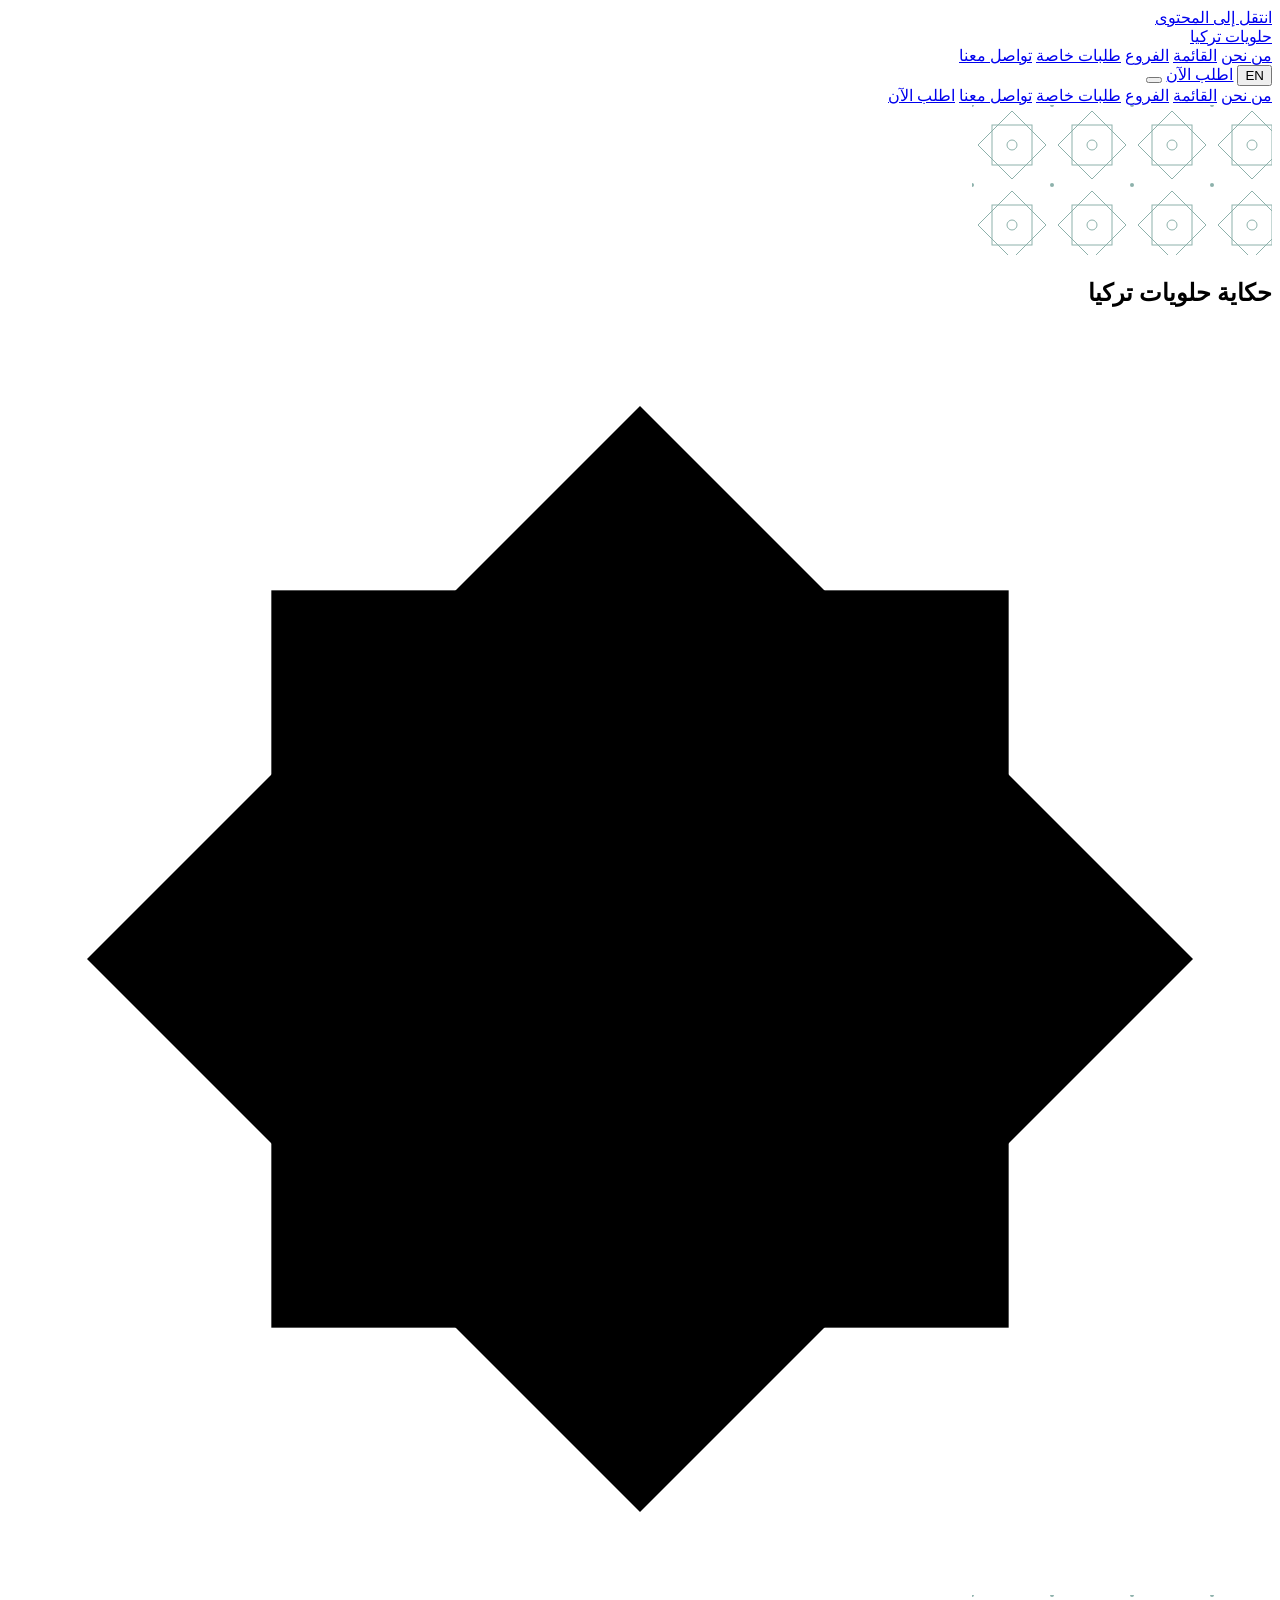
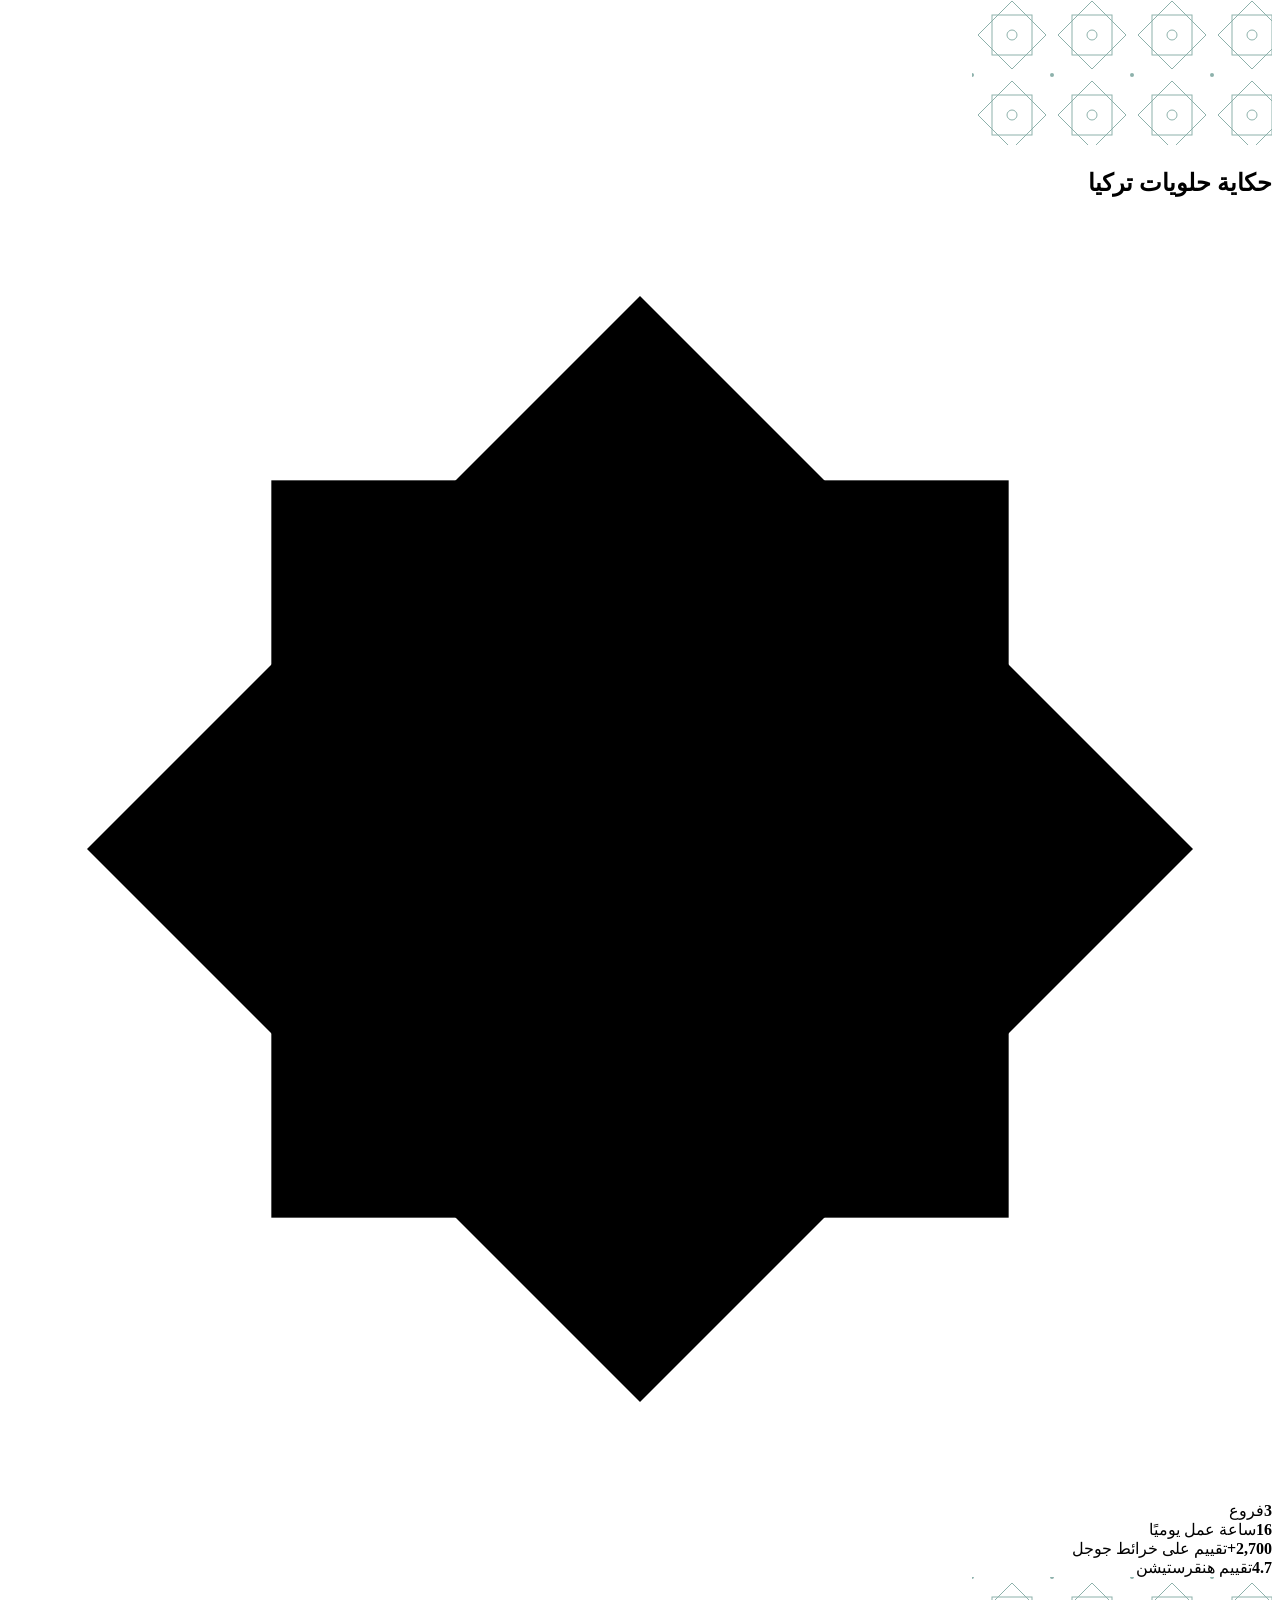
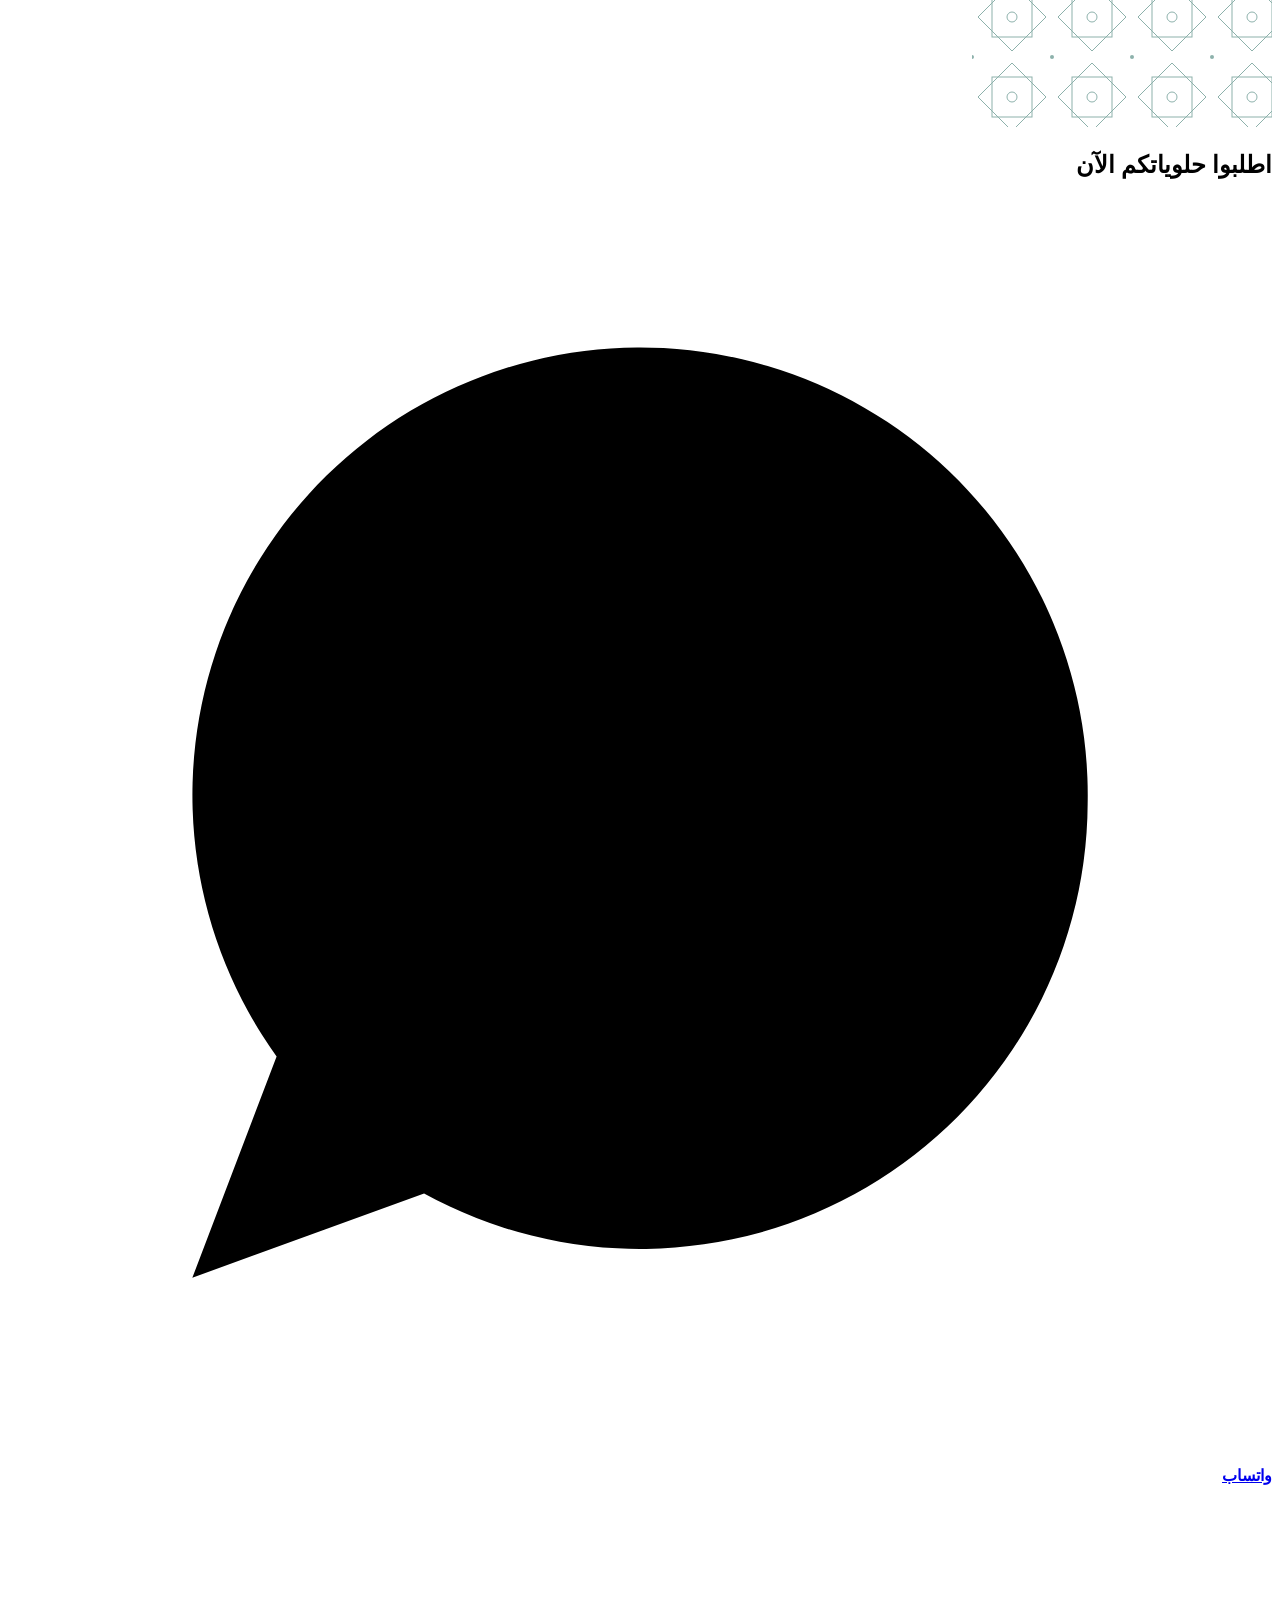
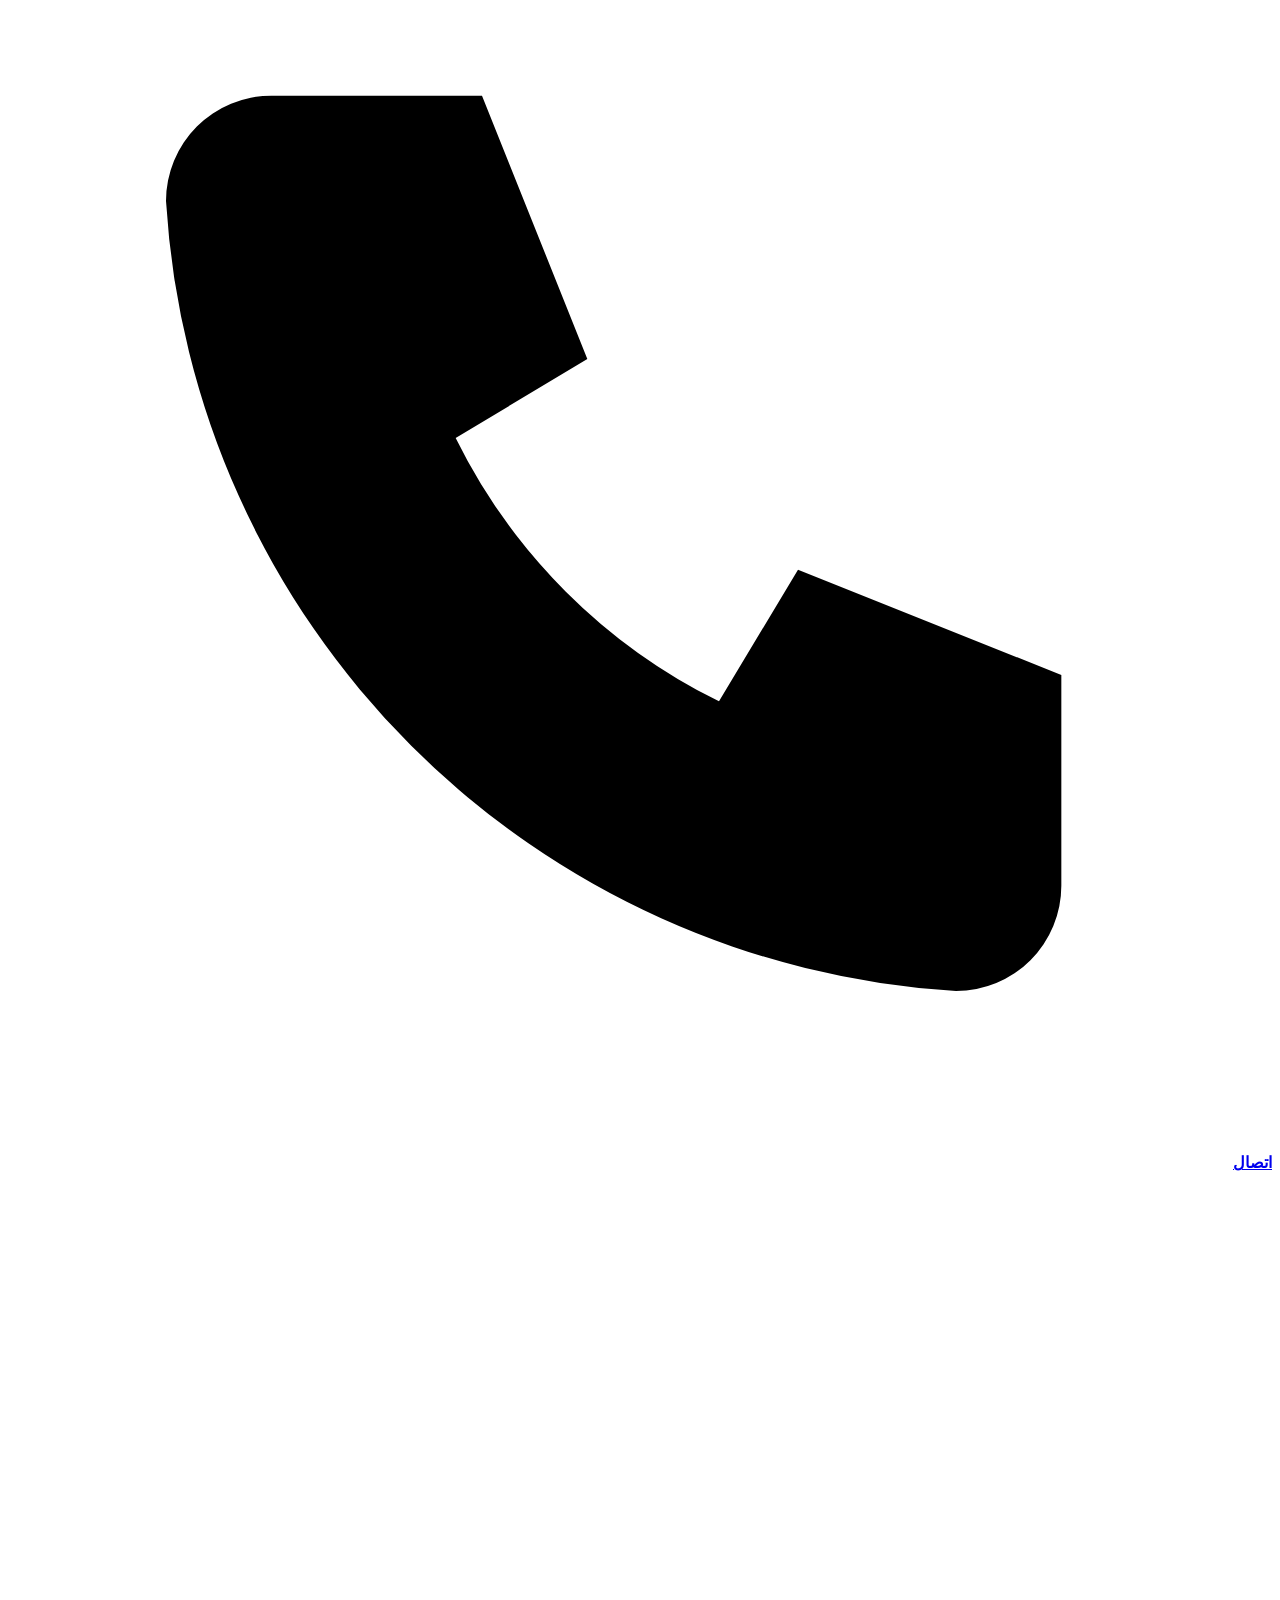
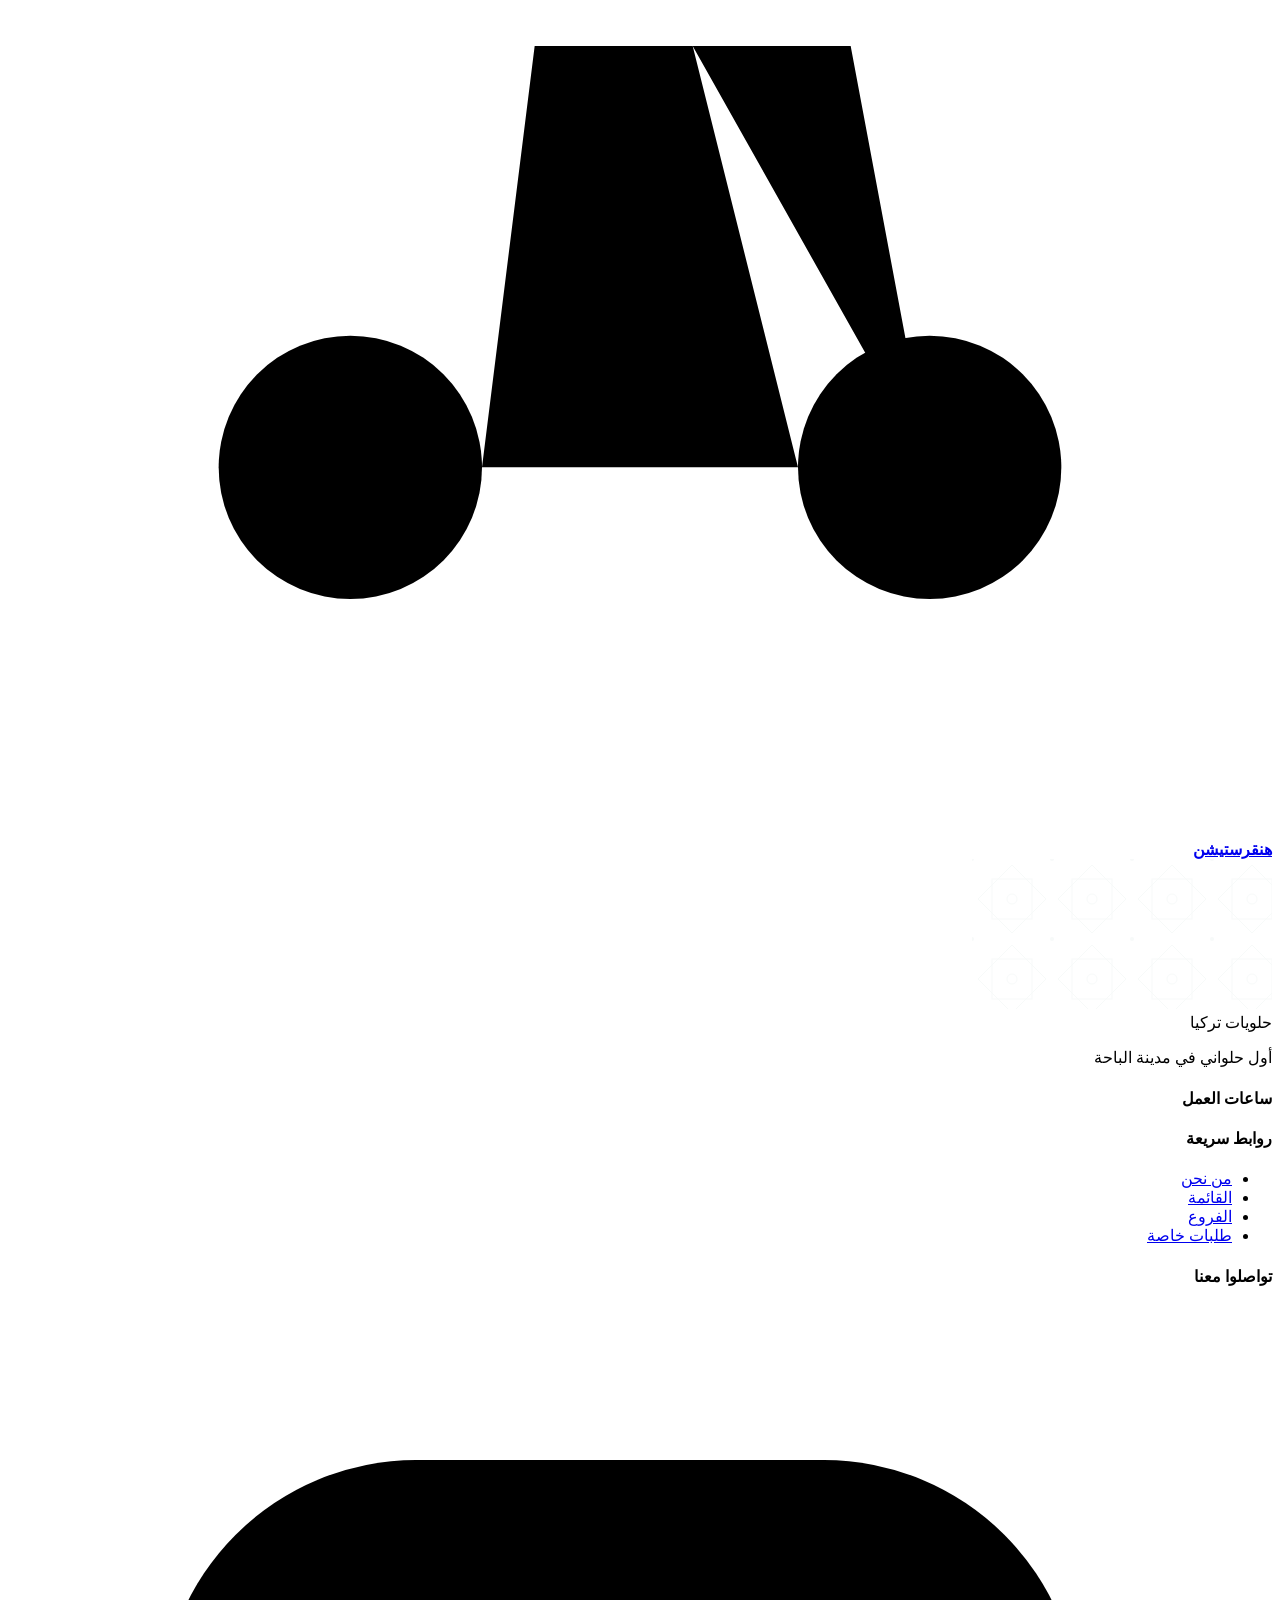
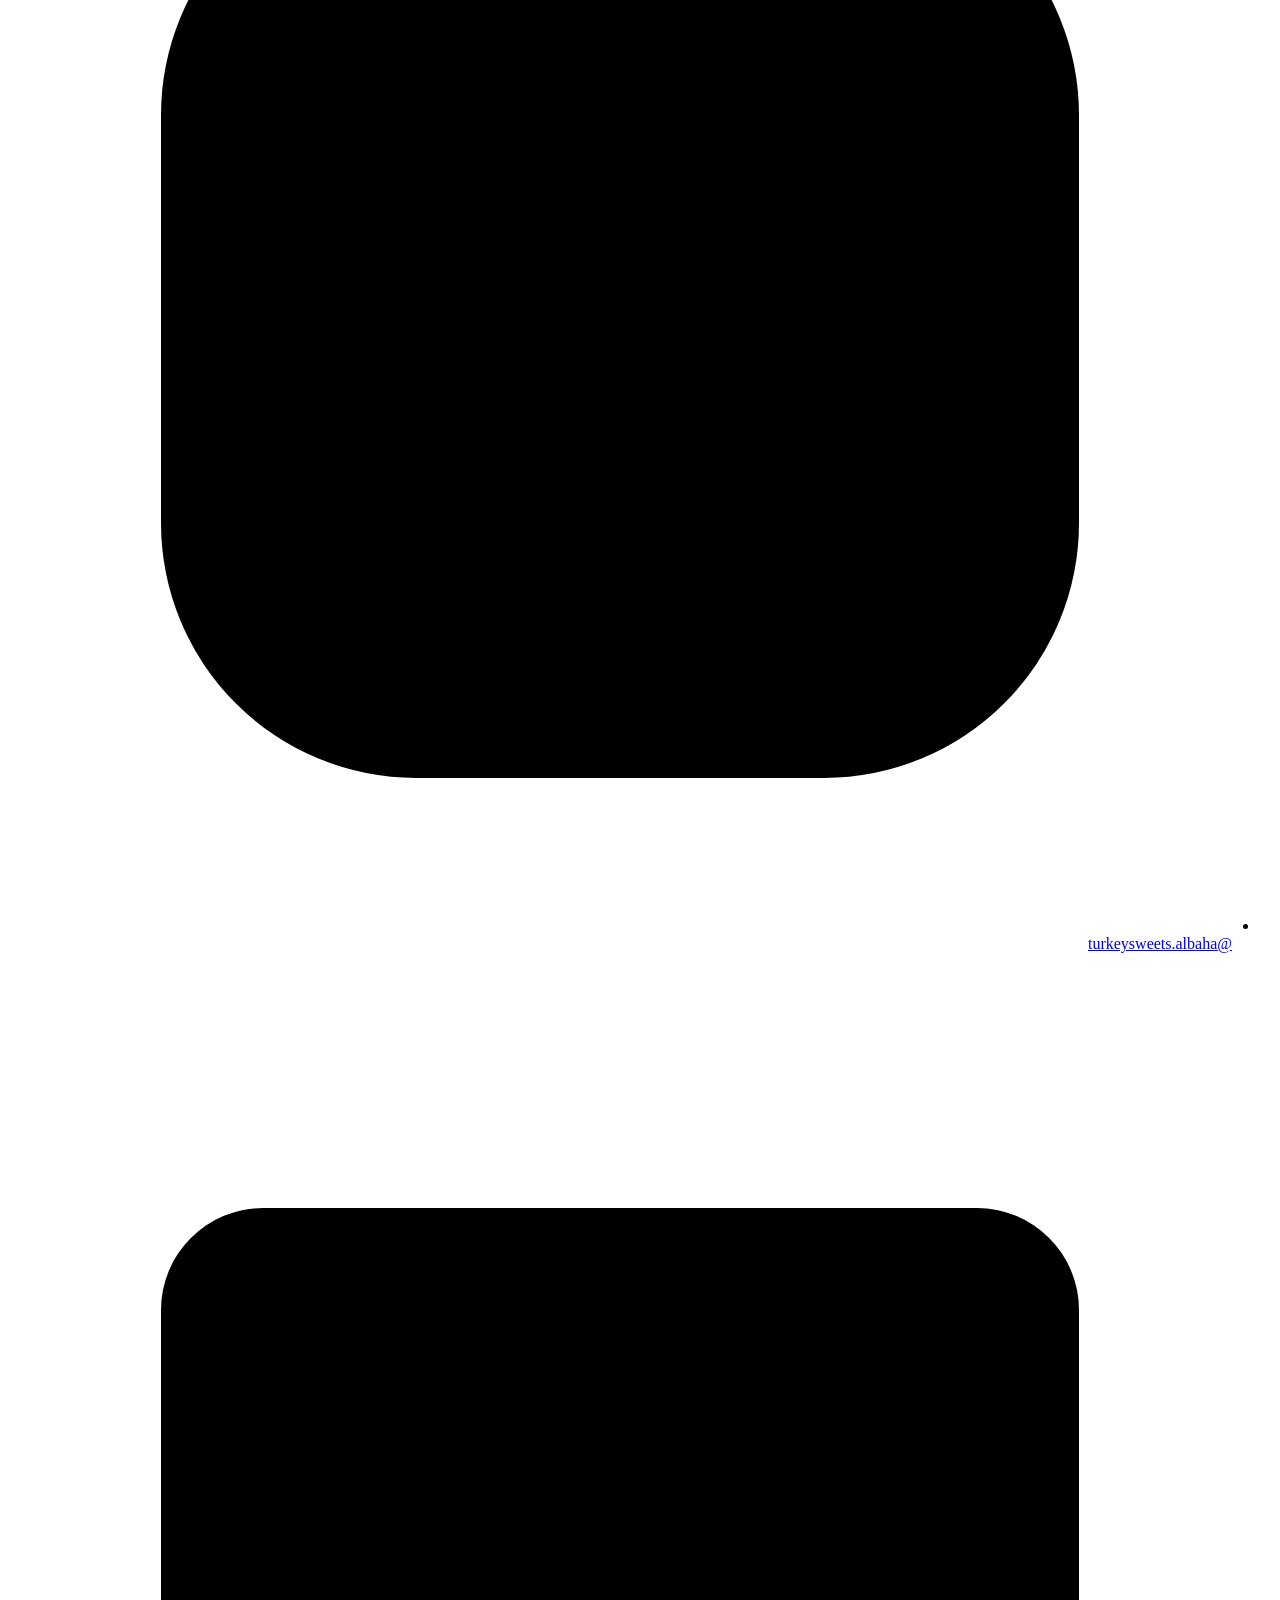
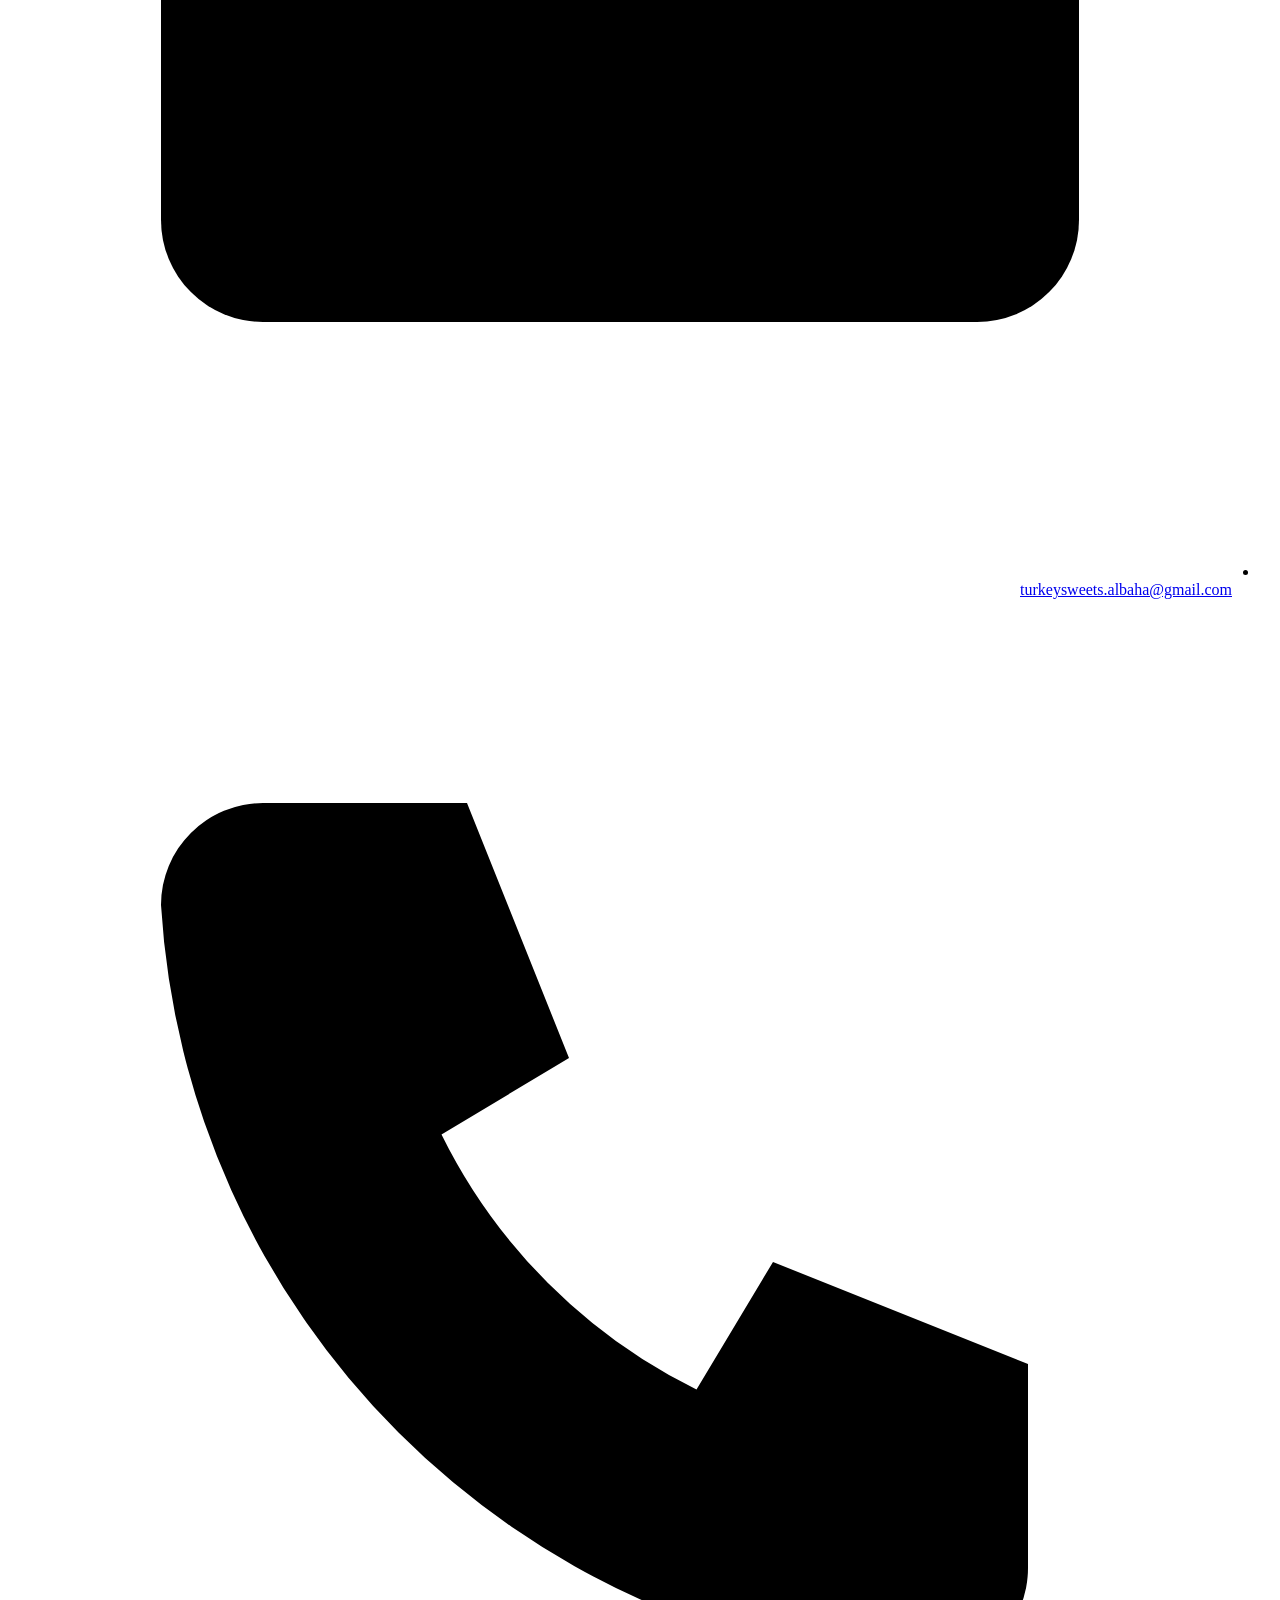
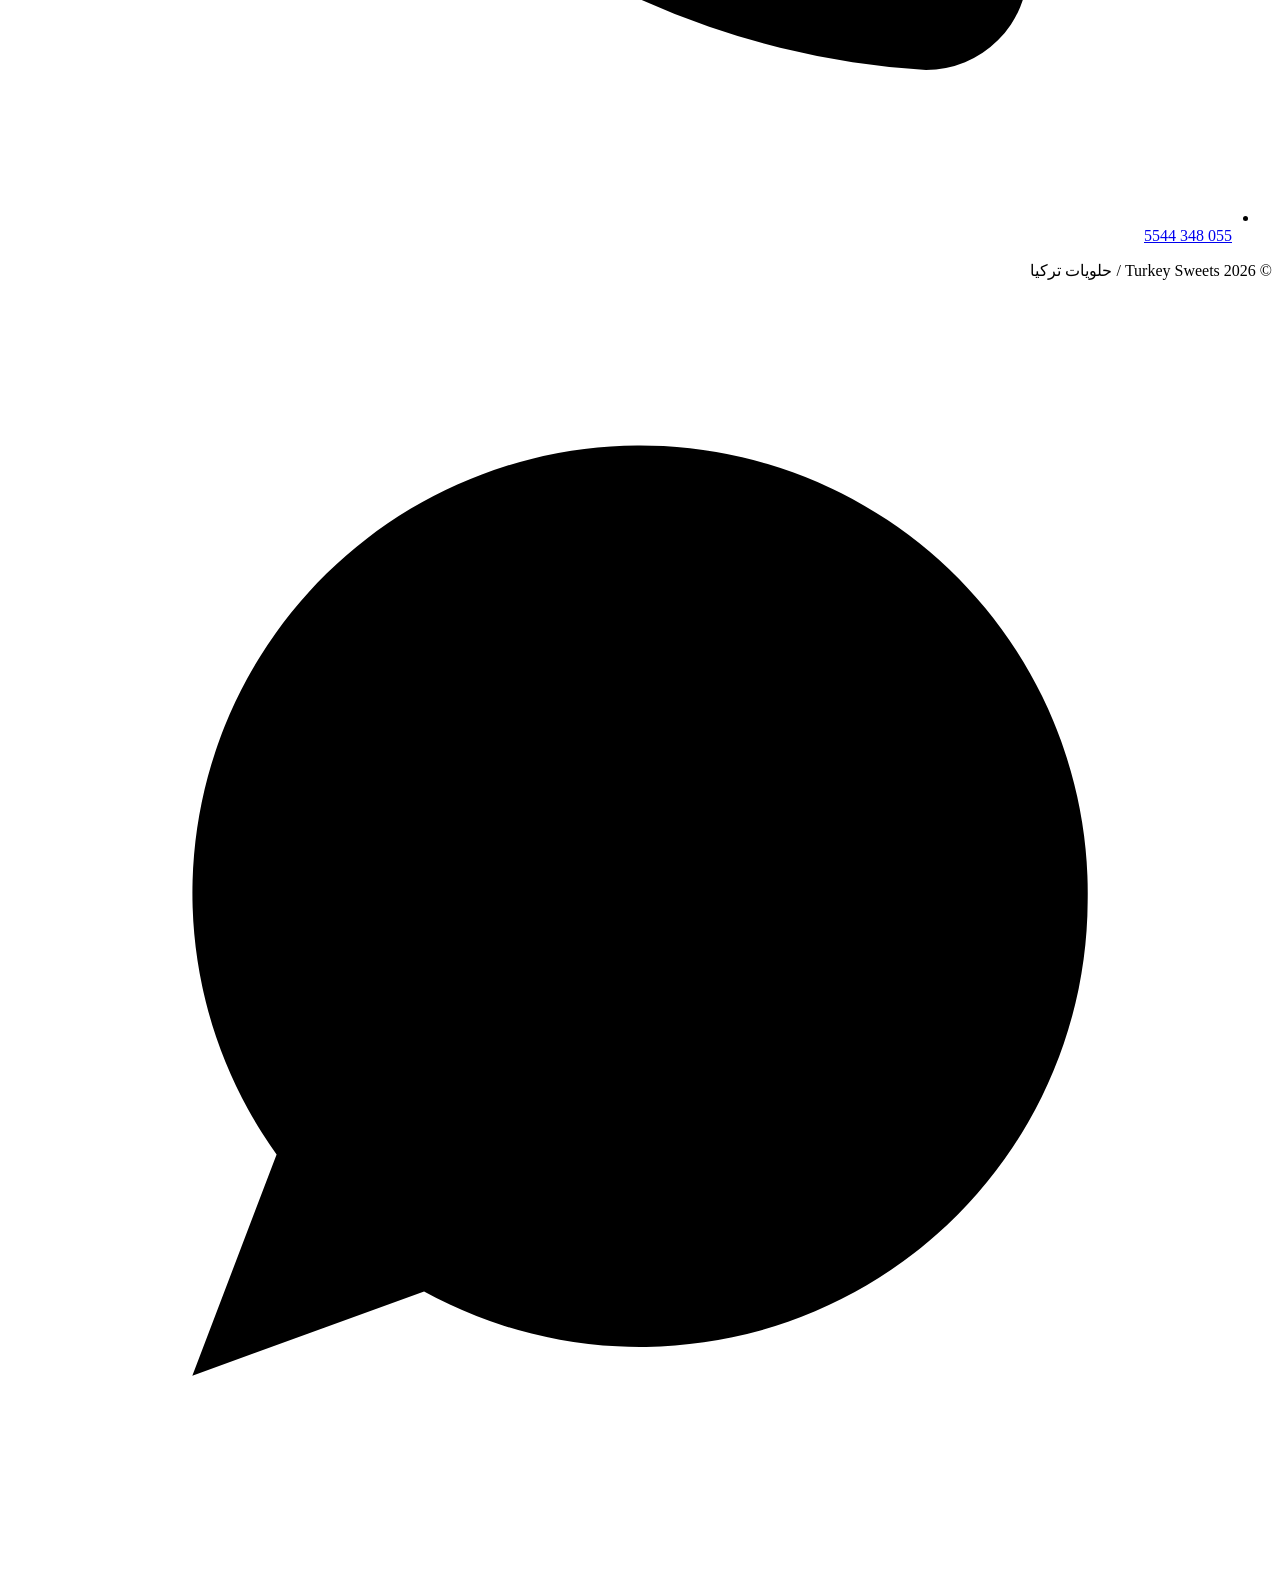
==== about.html @ ca267367 "Add files via upload" ====
<!DOCTYPE html>
<html lang="ar" dir="rtl">
<head>
<meta charset="utf-8">
<meta name="viewport" content="width=device-width, initial-scale=1, viewport-fit=cover">
<title>من نحن | حلويات تركيا</title>
<meta name="description" content="تعرّفوا على حكاية حلويات تركيا، أول حلواني في مدينة الباحة.">
<meta name="theme-color" content="#1E3230">
<link rel="icon" type="image/png" href="assets/favicon.png">

<!-- hreflang + canonical: hrefs are upgraded to absolute URLs by JS at runtime -->
<link rel="canonical" href="./about.html">
<link rel="alternate" hreflang="ar" href="./about.html?lang=ar">
<link rel="alternate" hreflang="en" href="./about.html?lang=en">
<link rel="alternate" hreflang="x-default" href="./about.html">

<!-- Open Graph (add an og:image once you have a real photo) -->
<meta property="og:type" content="website">
<meta property="og:site_name" content="حلويات تركيا / Turkey Sweets">
<meta property="og:title" content="من نحن | حلويات تركيا">
<meta property="og:description" content="تعرّفوا على حكاية حلويات تركيا، أول حلواني في مدينة الباحة.">
<meta property="og:locale" content="ar_SA">
<meta property="og:locale:alternate" content="en_US">
<meta property="og:url" content="./about.html">

<!-- Google Fonts: the only external resource -->
<link rel="preconnect" href="https://fonts.googleapis.com">
<link rel="preconnect" href="https://fonts.gstatic.com" crossorigin>
<link href="https://fonts.googleapis.com/css2?family=Amiri:wght@400;700&family=Cormorant+Garamond:wght@500;600;700&family=Inter:wght@400;500;600&family=Tajawal:wght@400;500;700&display=swap" rel="stylesheet">

<!-- Early language detection (prevents a flash of the wrong direction) -->
<script>
(function () {
  var l = 'ar', q = null, s = null;
  try { q = new URLSearchParams(location.search).get('lang'); } catch (e) {}
  try { s = localStorage.getItem('ts_lang'); } catch (e) {}
  if (q === 'en' || q === 'ar') l = q; else if (s === 'en' || s === 'ar') l = s;
  var d = document.documentElement;
  d.lang = l; d.dir = (l === 'ar') ? 'rtl' : 'ltr';
  d.classList.add('js');
  try { if (sessionStorage.getItem('ts_pre')) d.classList.add('nopre'); } catch (e) {}
  window.__TS_LANG = l;
})();
</script>

<link rel="stylesheet" href="assets/style.css">
</head>

<body id="top" data-page="about">

<!-- Shared SVG definitions: gold gradient, 8-point star symbol, Ottoman-style tile pattern -->
<svg width="0" height="0" style="position:absolute" aria-hidden="true" focusable="false">
  <defs>
    <linearGradient id="gold-grad" x1="0" y1="0" x2="1" y2="1">
      <stop offset="0" stop-color="#BFD6D2"/><stop offset="1" stop-color="#8DB1AB"/>
    </linearGradient>
    <symbol id="star8" viewBox="0 0 24 24">
      <rect x="5" y="5" width="14" height="14" stroke-linejoin="round"/>
      <path d="M12 1.5 22.5 12 12 22.5 1.5 12z" stroke-linejoin="round"/>
      <circle cx="12" cy="12" r="2.2"/>
    </symbol>
    <pattern id="pat-star" width="80" height="80" patternUnits="userSpaceOnUse">
      <g fill="none" stroke="#8DB1AB" stroke-width="1">
        <rect x="20" y="20" width="40" height="40"/>
        <path d="M40 6 74 40 40 74 6 40z"/>
        <circle cx="40" cy="40" r="5"/>
      </g>
      <g fill="#8DB1AB"><circle cx="0" cy="0" r="2"/><circle cx="80" cy="0" r="2"/><circle cx="0" cy="80" r="2"/><circle cx="80" cy="80" r="2"/></g>
    </pattern>
  </defs>
</svg>

<div class="progress" id="progress" aria-hidden="true"></div>
<a class="skip" href="#main" data-i18n="skip">انتقل إلى المحتوى</a>

<!-- 2. NAVBAR -->
<header class="nav" id="nav">
  <div class="container nav-in">
    <a class="logo" href="index.html" data-i18n-aria="logoAria" aria-label="حلويات تركيا - الصفحة الرئيسية">
      <span class="logo-img" role="img" aria-label="Turkey Sweets logo"></span>
      <span class="logo-text" data-i18n="brand">حلويات تركيا</span>
    </a>
    <nav class="nav-links" data-i18n-aria="navAria" aria-label="التنقل الرئيسي">
      <a href="about.html" aria-current="page" data-i18n="navAbout">من نحن</a>
      <a href="menu.html" data-i18n="navMenu">القائمة</a>
      <a href="branches.html" data-i18n="navBranches">الفروع</a>
      <a href="custom-orders.html" data-i18n="navCustom">طلبات خاصة</a>
      <a href="#contact" data-i18n="navContact">تواصل معنا</a>
    </nav>
    <div class="nav-actions">
      <button class="lang" id="langBtn" type="button">EN</button>
      <a class="btn btn-gold btn-sm btn-pulse nav-order" href="#order" data-i18n="navOrder">اطلب الآن</a>
      <button class="burger" id="burger" type="button" aria-expanded="false" aria-controls="mnav" aria-label="فتح القائمة"><span></span><span></span><span></span></button>
    </div>
  </div>
</header>

<!-- Mobile full-screen menu -->
<div class="mnav" id="mnav" aria-hidden="true">
  <nav data-i18n-aria="navAria" aria-label="التنقل الرئيسي">
    <a href="about.html" aria-current="page" style="--i:0" data-i18n="navAbout">من نحن</a>
    <a href="menu.html" style="--i:1" data-i18n="navMenu">القائمة</a>
    <a href="branches.html" style="--i:2" data-i18n="navBranches">الفروع</a>
    <a href="custom-orders.html" style="--i:3" data-i18n="navCustom">طلبات خاصة</a>
    <a href="#contact" style="--i:4" data-i18n="navContact">تواصل معنا</a>
    <a class="btn btn-gold" href="#order" style="--i:5" data-i18n="navOrder">اطلب الآن</a>
  </nav>
</div>

<main id="main">

<section class="page-hero">
  <svg class="orn-bg" aria-hidden="true" focusable="false"><rect width="100%" height="100%" fill="url(#pat-star)"/></svg>
  <div class="container">
    <h1 class="hl" style="--i:1" data-i18n="storyTitle">حكاية حلويات تركيا</h1>
    <div class="divider hl" style="--i:2" aria-hidden="true"><i></i><svg viewBox="0 0 24 24"><use href="#star8"/></svg><i></i></div>
    
  </div>
</section>
<!-- 5. OUR STORY -->
<section class="section" id="about" aria-labelledby="story-title">
  <svg class="orn-bg" aria-hidden="true" focusable="false"><rect width="100%" height="100%" fill="url(#pat-star)"/></svg>
  <div class="container">
    <div class="story-grid">
      <div class="story-media reveal">
        <!-- IMAGE: interior of the main branch, display counters full of sweets, warm lighting, 1200x960 -->
        <div class="img-slot" data-slot="story" style="--ar:5/4"></div>
      </div>
      <div class="story-copy reveal" style="--d:120ms">
        <h2 id="story-title" data-i18n="storyTitle">حكاية حلويات تركيا</h2>
        <div class="divider" aria-hidden="true"><i></i><svg viewBox="0 0 24 24"><use href="#star8"/></svg><i></i></div>
        <p data-i18n="storyP1"></p>
        <p data-i18n="storyP2"></p>
      </div>
    </div>
    <div class="stats reveal">
      <div class="stat"><b><span class="count" data-target="3">3</span></b><span data-i18n="stBranches">فروع</span></div>
      <div class="stat"><b><span class="count" data-target="16">16</span></b><span data-i18n="stHours">ساعة عمل يوميًا</span></div>
      <div class="stat"><b><span class="count" data-target="2700" data-suffix="+">2,700+</span></b><span data-i18n="stGoogle">تقييم على خرائط جوجل</span></div>
      <div class="stat"><b><span class="count" data-target="4.7" data-decimals="1">4.7</span></b><span data-i18n="stHS">تقييم هنقرستيشن</span></div>
    </div>
  </div>
</section>

<!-- 9. ORDERING CTA BAND -->
<section class="order" id="order" aria-labelledby="order-title">
  <svg class="orn-bg" aria-hidden="true" focusable="false"><rect width="100%" height="100%" fill="url(#pat-star)"/></svg>
  <div class="container">
    <div class="section-head reveal">
      <h2 id="order-title" data-i18n="orderTitle">اطلبوا حلوياتكم الآن</h2>
      <p data-i18n="orderSub"></p>
    </div>
    <div class="order-grid" data-stagger>
      <a class="order-opt" data-wa="general" href="#" target="_blank" rel="noopener noreferrer">
        <span class="ic"><svg viewBox="0 0 24 24" aria-hidden="true"><path d="M20.5 11.5a8.5 8.5 0 0 1-12.6 7.4L3.5 20.5l1.6-4.2A8.5 8.5 0 1 1 20.5 11.5z"/><path d="M9 8.5c0 3.5 3 6.5 6.5 6.5l1.2-1.6-2.2-1.1-1 .8a5 5 0 0 1-2.4-2.4l.8-1-1.1-2.2z"/></svg></span>
        <span><b data-i18n="optWA">واتساب</b><small data-i18n="optWAsub"></small></span>
      </a>
      <a class="order-opt" id="callOpt" href="#">
        <span class="ic"><svg viewBox="0 0 24 24" aria-hidden="true"><path d="M5 4h4l2 5-2.5 1.5a11 11 0 0 0 5 5L15 13l5 2v4a2 2 0 0 1-2 2A16 16 0 0 1 3 6a2 2 0 0 1 2-2z"/></svg></span>
        <span><b data-i18n="optCall">اتصال</b><small><span class="ltr" id="callNum"></span></small></span>
      </a>
      <a class="order-opt" id="hsOpt" href="#" target="_blank" rel="noopener noreferrer">
        <span class="ic"><svg viewBox="0 0 24 24" aria-hidden="true"><circle cx="6.5" cy="17" r="2.5"/><circle cx="17.5" cy="17" r="2.5"/><path d="M9 17h6l-2-8h-3M13 9h3l1.5 8M4 8h5"/></svg></span>
        <span><b data-i18n="optHS">هنقرستيشن</b><small data-i18n="optHSsub"></small></span>
      </a>
    </div>
  </div>
</section>


</main>

<!-- 10. FOOTER -->
<footer id="contact">
  <svg class="orn-bg" aria-hidden="true" focusable="false" style="opacity:.06"><rect width="100%" height="100%" fill="url(#pat-star)"/></svg>
  <div class="container">
    <div class="foot-grid">
      <div>
        <div class="foot-logo"><span class="logo-img" role="img" aria-label="Turkey Sweets logo"></span><span data-i18n="brand">حلويات تركيا</span></div>
        <p data-i18n="tagline">أول حلواني في مدينة الباحة</p>
      </div>
      <div>
        <h4 data-i18n="footHours">ساعات العمل</h4>
        <p data-i18n="hoursText"></p>
      </div>
      <div>
        <h4 data-i18n="footLinks">روابط سريعة</h4>
        <ul>
          <li><a href="about.html" data-i18n="navAbout">من نحن</a></li>
          <li><a href="menu.html" data-i18n="navMenu">القائمة</a></li>
          <li><a href="branches.html" data-i18n="navBranches">الفروع</a></li>
          <li><a href="custom-orders.html" data-i18n="navCustom">طلبات خاصة</a></li>
        </ul>
      </div>
      <div>
        <h4 data-i18n="footContact">تواصلوا معنا</h4>
        <ul>
          <li class="foot-social"><svg viewBox="0 0 24 24" aria-hidden="true"><rect x="3" y="3" width="18" height="18" rx="5"/><circle cx="12" cy="12" r="4"/><circle cx="17.2" cy="6.8" r=".6"/></svg><a href="https://www.instagram.com/turkeysweets.albaha/" target="_blank" rel="noopener noreferrer" aria-label="Instagram"><span class="ltr">@turkeysweets.albaha</span></a></li>
          <li class="foot-social"><svg viewBox="0 0 24 24" aria-hidden="true"><rect x="3" y="5" width="18" height="14" rx="2"/><path d="m3 7 9 6 9-6"/></svg><a href="mailto:turkeysweets.albaha@gmail.com"><span class="ltr">turkeysweets.albaha@gmail.com</span></a></li>
          <li class="foot-social"><svg viewBox="0 0 24 24" aria-hidden="true"><path d="M5 4h4l2 5-2.5 1.5a11 11 0 0 0 5 5L15 13l5 2v4a2 2 0 0 1-2 2A16 16 0 0 1 3 6a2 2 0 0 1 2-2z"/></svg><a href="tel:+966553485544"><span class="ltr">055 348 5544</span></a></li>
        </ul>
      </div>
    </div>
    <p class="copy">© 2026 Turkey Sweets / حلويات تركيا</p>
  </div>
</footer>

<!-- Floating WhatsApp button -->
<a class="wa-float" data-wa="general" data-i18n-aria="waFloat" aria-label="اطلب عبر واتساب" href="#" target="_blank" rel="noopener noreferrer">
  <svg viewBox="0 0 24 24" aria-hidden="true"><path d="M20.5 11.5a8.5 8.5 0 0 1-12.6 7.4L3.5 20.5l1.6-4.2A8.5 8.5 0 1 1 20.5 11.5z"/><path d="M9 8.5c0 3.5 3 6.5 6.5 6.5l1.2-1.6-2.2-1.1-1 .8a5 5 0 0 1-2.4-2.4l.8-1-1.1-2.2z"/></svg>
</a>


<script src="assets/data.js"></script>
<script src="assets/app.js"></script>
</body>
</html>
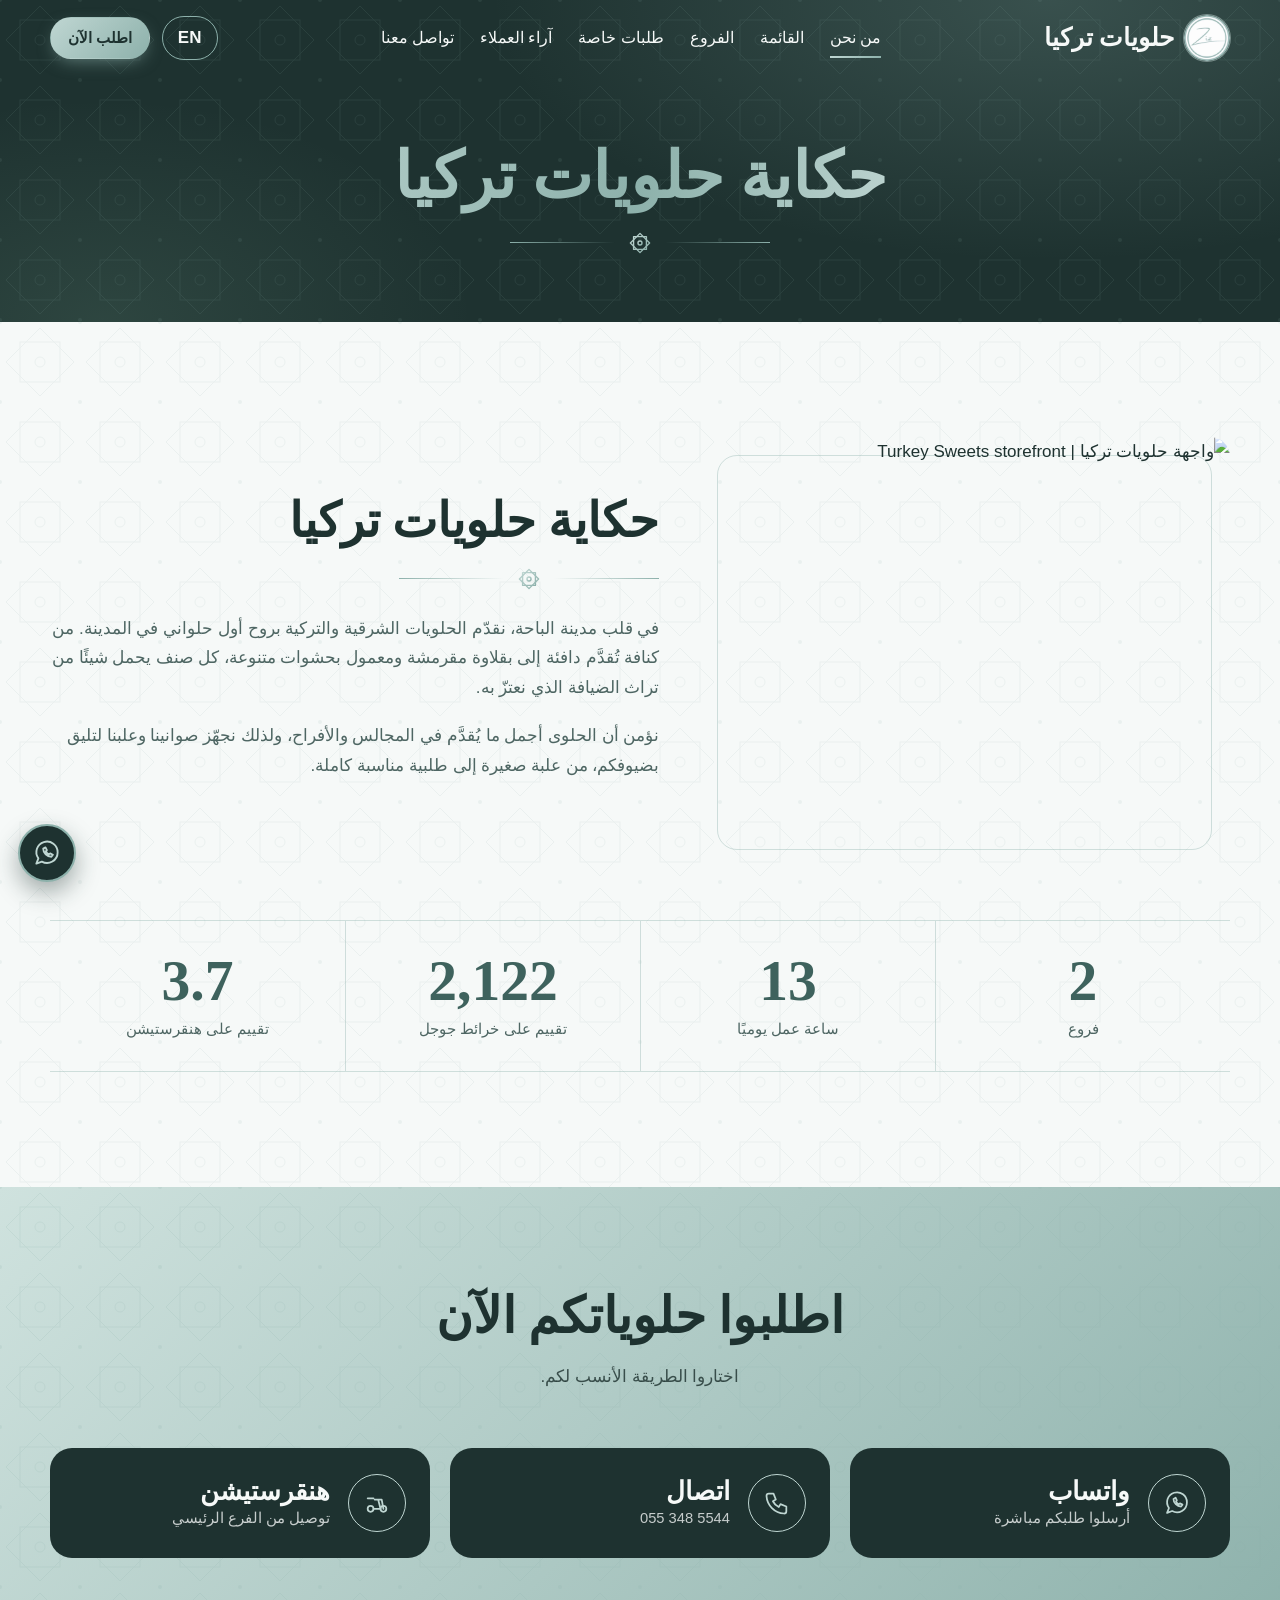
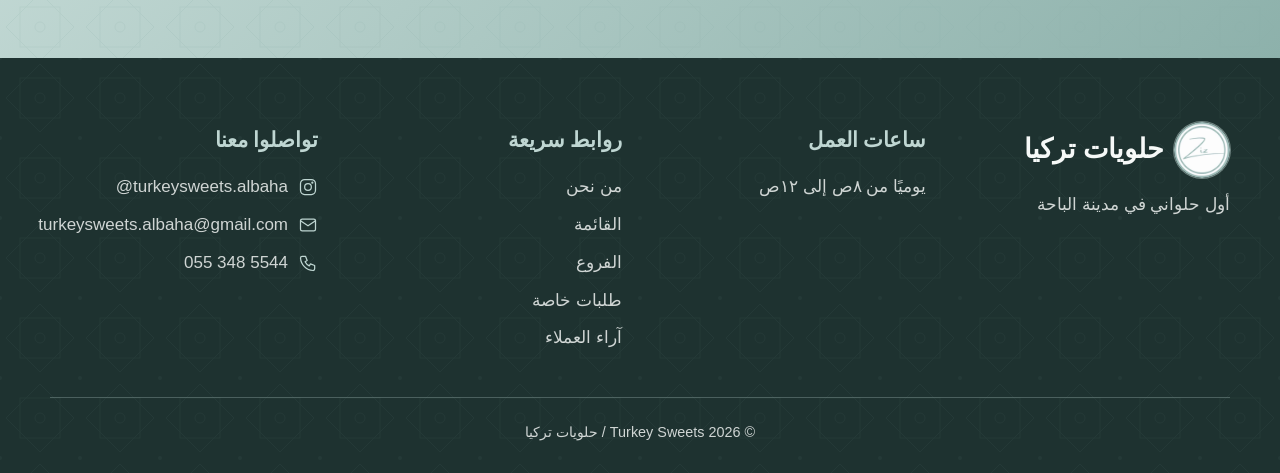
==== commit ed3d3624: "Add files via upload" ====
--- a/about.html
+++ b/about.html
@@ -124,7 +124,7 @@
     <div class="story-grid">
       <div class="story-media reveal">
         <!-- IMAGE: interior of the main branch, display counters full of sweets, warm lighting, 1200x960 -->
-        <div class="img-slot" data-slot="story" style="--ar:5/4"></div>
+        <img class="media-img" src="images/storefront.jpg" alt="واجهة حلويات تركيا | Turkey Sweets storefront" width="1000" height="1399" loading="lazy" decoding="async" style="--ar:5/4">
       </div>
       <div class="story-copy reveal" style="--d:120ms">
         <h2 id="story-title" data-i18n="storyTitle">حكاية حلويات تركيا</h2>
--- a/assets/style.css
+++ b/assets/style.css
@@ -0,0 +1,427 @@
+/* =====================================================================
+   DESIGN TOKENS
+   ===================================================================== */
+:root{
+  --logo:url("[data-uri]");
+  --cream:#F6F9F8; --cream-2:#E8F0EE;
+  --gold:#8DB1AB; --gold-2:#BFD6D2; --gold-deep:#3E625D;
+  --choc:#1E3230; --choc-2:#2B4744;
+  --pist:#9ED3B4; --muted:#4E6663;
+  --line:rgba(141,177,171,.38);
+  --grad-gold:linear-gradient(135deg,#BFD6D2 0%,#8DB1AB 100%);
+  --r:20px; --ease:cubic-bezier(.2,.7,.2,1); --nav-h:76px;
+}
+html[lang="ar"]{ --fh:'Amiri','Times New Roman',serif; --fb:'Tajawal','Segoe UI',Tahoma,sans-serif; }
+html[lang="en"]{ --fh:'Cormorant Garamond',Georgia,serif; --fb:'Inter','Segoe UI',Arial,sans-serif; }
+
+*{box-sizing:border-box}
+html{-webkit-text-size-adjust:100%;scroll-padding-top:calc(var(--nav-h) + 8px)}
+@media (prefers-reduced-motion:no-preference){ html{scroll-behavior:smooth} }
+body{margin:0;background:var(--cream);color:var(--choc);font-family:var(--fb);font-size:1.0625rem;line-height:1.75;overflow-x:hidden}
+body.loading{overflow:hidden}
+h1,h2,h3,p{margin:0}
+h1,h2,h3{font-family:var(--fh);line-height:1.2;font-weight:700}
+html[lang="en"] h1, html[lang="en"] h2, html[lang="en"] h3{font-weight:600}
+img{max-width:100%;display:block}
+a{color:inherit}
+button{font:inherit;color:inherit}
+:focus-visible{outline:3px solid var(--gold);outline-offset:3px;border-radius:8px}
+.container{width:min(1180px,100% - 40px);margin-inline:auto;position:relative;z-index:1}
+.sr-only{position:absolute;width:1px;height:1px;overflow:hidden;clip:rect(0 0 0 0);white-space:nowrap}
+.skip{position:fixed;inset-inline-start:12px;top:-60px;background:var(--choc);color:var(--cream);padding:10px 16px;border-radius:10px;z-index:500;transition:top .2s}
+.skip:focus{top:12px}
+.ltr{direction:ltr;unicode-bidi:isolate;display:inline-block}
+
+/* =====================================================================
+   PRELOADER
+   ===================================================================== */
+#preloader{position:fixed;inset:0;z-index:400;background:var(--choc);display:grid;place-items:center;transition:opacity .7s ease,visibility 0s .7s}
+#preloader.hide{opacity:0;visibility:hidden}
+.pre-logo{display:flex;flex-direction:column;align-items:center;gap:14px;animation:preIn .9s var(--ease) both}
+.pre-logo .logo-img{position:relative;width:132px;height:132px;overflow:hidden;box-shadow:0 0 0 1px rgba(191,214,210,.5),0 18px 40px -12px rgba(0,0,0,.5)}
+.pre-logo .logo-img::after{content:"";position:absolute;top:0;bottom:0;left:-70%;width:45%;background:linear-gradient(100deg,transparent,rgba(255,255,255,.75),transparent);transform:skewX(-20deg);animation:logoSweep 2.2s ease-in-out infinite}
+@keyframes logoSweep{from{left:-70%}to{left:130%}}
+.shimmer{font-family:var(--fh);font-size:2.4rem;font-weight:700;background:linear-gradient(100deg,#4F7872 20%,#E3F0ED 45%,#8DB1AB 55%,#4F7872 80%);background-size:220% 100%;-webkit-background-clip:text;background-clip:text;color:transparent;animation:shimmer 2.2s linear infinite}
+@keyframes preIn{from{opacity:0;transform:translateY(10px)}to{opacity:1;transform:none}}
+@keyframes shimmer{from{background-position:120% 0}to{background-position:-120% 0}}
+@keyframes spin{to{transform:rotate(360deg)}}
+
+/* =====================================================================
+   NAVBAR + PROGRESS BAR
+   ===================================================================== */
+.progress{position:fixed;top:0;inset-inline:0;height:3px;background:var(--grad-gold);transform:scaleX(0);transform-origin:left;z-index:220}
+[dir="rtl"] .progress{transform-origin:right}
+.nav{--fg:var(--cream);position:fixed;top:0;inset-inline:0;height:var(--nav-h);z-index:210;transition:background .4s,box-shadow .4s,backdrop-filter .4s;color:var(--fg)}
+.nav.scrolled{--fg:var(--choc);background:rgba(246,249,248,.88);-webkit-backdrop-filter:blur(14px);backdrop-filter:blur(14px);box-shadow:0 1px 0 var(--line)}
+.nav.open{--fg:var(--cream);background:transparent;-webkit-backdrop-filter:none;backdrop-filter:none;box-shadow:none}
+.nav-in{height:100%;display:flex;align-items:center;justify-content:space-between;gap:16px}
+.logo{display:flex;align-items:center;gap:10px;text-decoration:none;color:var(--fg)}
+.logo-img{display:block;flex:none;width:46px;height:46px;border-radius:50%;background:var(--logo) center/cover no-repeat;box-shadow:0 0 0 1px rgba(191,214,210,.5)}
+.logo-text{font-family:var(--fh);font-size:1.55rem;font-weight:700;line-height:1;white-space:nowrap}
+.nav-links{display:flex;gap:26px}
+.nav-links a{position:relative;text-decoration:none;font-weight:500;font-size:.98rem;padding:6px 0;color:var(--fg)}
+.nav-links a::after{content:"";position:absolute;inset-inline:0;bottom:0;height:2px;background:var(--grad-gold);transform:scaleX(0);transition:transform .35s var(--ease)}
+.nav-links a:hover::after{transform:scaleX(1)}
+.nav-actions{display:flex;align-items:center;gap:12px}
+.lang{background:transparent;border:1.5px solid var(--gold);border-radius:999px;padding:6px 14px;min-height:40px;min-width:56px;cursor:pointer;font-weight:600;color:var(--fg);transition:background .3s}
+.lang:hover{background:rgba(141,177,171,.18)}
+.burger{display:none;width:44px;height:44px;border:0;background:transparent;cursor:pointer;place-content:center;gap:6px;color:var(--fg)}
+.burger span{display:block;width:24px;height:2px;background:currentColor;border-radius:2px;transition:transform .35s var(--ease),opacity .25s}
+.burger[aria-expanded="true"] span:nth-child(1){transform:translateY(8px) rotate(45deg)}
+.burger[aria-expanded="true"] span:nth-child(2){opacity:0}
+.burger[aria-expanded="true"] span:nth-child(3){transform:translateY(-8px) rotate(-45deg)}
+
+/* Full-screen mobile menu (kept outside <header> so backdrop-filter cannot break position:fixed) */
+.mnav{position:fixed;inset:0;z-index:200;background:radial-gradient(600px 400px at 80% 10%,rgba(141,177,171,.2),transparent 60%),var(--choc);display:flex;align-items:center;justify-content:center;opacity:0;visibility:hidden;transition:opacity .45s ease,visibility 0s .45s}
+.mnav.open{opacity:1;visibility:visible;transition:opacity .45s ease}
+.mnav nav{display:flex;flex-direction:column;align-items:center;gap:6px;text-align:center}
+.mnav a{color:var(--cream);text-decoration:none;font-family:var(--fh);font-size:2.1rem;font-weight:700;padding:6px 18px;opacity:0;transform:translateY(16px);transition:opacity .55s var(--ease),transform .55s var(--ease);transition-delay:0s}
+.mnav.open a{opacity:1;transform:none;transition-delay:calc(var(--i)*70ms + 120ms)}
+.mnav .btn{margin-top:18px;font-family:var(--fb);font-size:1.05rem;color:var(--choc)}
+
+/* =====================================================================
+   BUTTONS
+   ===================================================================== */
+.btn{display:inline-flex;align-items:center;justify-content:center;gap:.55em;padding:.78em 1.6em;min-height:46px;border-radius:999px;font:600 1rem/1.2 var(--fb);text-decoration:none;border:1.5px solid transparent;cursor:pointer;transition:transform .3s var(--ease),box-shadow .3s,background .3s,color .3s;text-align:center}
+.btn svg{width:20px;height:20px;stroke:currentColor;fill:none;stroke-width:1.6;stroke-linecap:round;stroke-linejoin:round;flex:none}
+.btn-gold{background:var(--grad-gold);color:var(--choc);box-shadow:0 6px 18px -6px rgba(141,177,171,.7)}
+.btn-gold:hover{transform:translateY(-2px);box-shadow:0 12px 26px -8px rgba(141,177,171,.9)}
+.btn-ghost{border-color:var(--gold);background:transparent;color:var(--choc)}
+.btn-ghost:hover{background:rgba(141,177,171,.14);transform:translateY(-2px)}
+.on-dark .btn-ghost,.hero .btn-ghost{color:var(--cream)}
+.btn-pulse{animation:pulse 2.8s ease-in-out infinite}
+@keyframes pulse{0%,100%{box-shadow:0 6px 18px -6px rgba(141,177,171,.7),0 0 0 0 rgba(141,177,171,.4)}50%{box-shadow:0 6px 18px -6px rgba(141,177,171,.7),0 0 0 12px rgba(141,177,171,0)}}
+.btn[aria-disabled="true"]{opacity:.45;pointer-events:none}
+.btn-sm{padding:.55em 1.1em;min-height:42px;font-size:.95rem}
+
+/* =====================================================================
+   ORNAMENTS + IMAGE SLOTS
+   ===================================================================== */
+.orn-bg{position:absolute;inset:0;width:100%;height:100%;opacity:.11;pointer-events:none;z-index:0}
+.divider{display:flex;align-items:center;justify-content:center;gap:14px;margin:18px auto 0;max-width:260px}
+.divider i{flex:1;height:1px;background:linear-gradient(90deg,transparent,var(--gold))}
+.divider i:last-child{transform:scaleX(-1)}
+.divider svg{width:22px;height:22px;stroke:url(#gold-grad);fill:none;stroke-width:1.5;flex:none}
+
+/* Placeholder slot. To use a real photo, replace the <div class="img-slot" ...> with
+   <img class="media-img" src="..." alt="..." loading="lazy" style="--ar:SAME"> keeping the style attribute. */
+.img-slot,.media-img{display:block;width:100%;aspect-ratio:var(--ar,4/3);object-fit:cover;border-radius:var(--r)}
+.img-slot{position:relative;overflow:hidden;background:linear-gradient(145deg,#CFE2DE 0%,#8DB1AB 38%,#5F8681 72%,#3B5A56 100%);display:flex;flex-direction:column;align-items:center;justify-content:center;gap:10px;color:rgba(30,50,48,.62);text-align:center}
+.img-slot::before{content:"";position:absolute;inset:0;background:radial-gradient(circle at 25% 20%,rgba(255,255,255,.28),transparent 55%)}
+.img-slot svg{width:42px;height:42px;stroke:currentColor;fill:none;stroke-width:1.3;stroke-linecap:round;stroke-linejoin:round;position:relative}
+.slot-label{font-size:.85rem;font-weight:500;position:relative;color:rgba(30,50,48,.75)}
+
+/* =====================================================================
+   SECTIONS (shared)
+   ===================================================================== */
+.section{position:relative;padding:clamp(64px,9vw,118px) 0;overflow:hidden}
+.section.on-dark{background:radial-gradient(800px 420px at 85% 0%,rgba(141,177,171,.16),transparent 60%),var(--choc);color:var(--cream)}
+.section-head{text-align:center;max-width:680px;margin:0 auto clamp(34px,5vw,56px)}
+.section-head h2{font-size:clamp(2rem,5vw,3.1rem)}
+.section-head p{margin-top:16px;color:var(--muted)}
+.on-dark .section-head p{color:rgba(246,249,248,.78)}
+
+/* Reveal on scroll (only hidden when JS is running) */
+.js .reveal{opacity:0;transform:translateY(24px);transition:opacity .8s var(--ease) var(--d,0ms),transform .8s var(--ease) var(--d,0ms)}
+.js .reveal.in{opacity:1;transform:none}
+
+/* =====================================================================
+   HERO
+   ===================================================================== */
+.hero{position:relative;background:radial-gradient(900px 520px at 82% 18%,rgba(141,177,171,.24),transparent 62%),radial-gradient(700px 480px at 8% 92%,rgba(158,211,180,.12),transparent 62%),var(--choc);color:var(--cream);padding:calc(var(--nav-h) + 40px) 0 72px;min-height:100svh;display:flex;align-items:center;overflow:hidden}
+#particles{position:absolute;inset:0;width:100%;height:100%;z-index:0;pointer-events:none}
+.hero-grid{display:grid;gap:44px;align-items:center;width:min(1180px,100% - 40px)}
+.js .hl{opacity:0;transform:translateY(26px)}
+body.ready .hl{animation:rise .95s var(--ease) both;animation-delay:calc(var(--i)*.15s + .1s)}
+@keyframes rise{from{opacity:0;transform:translateY(26px)}to{opacity:1;transform:none}}
+.open-badge{display:inline-flex;align-items:center;gap:10px;border:1px solid rgba(191,214,210,.5);border-radius:999px;padding:6px 16px;font-size:.92rem;background:rgba(246,249,248,.06)}
+.open-badge::before{content:"";width:9px;height:9px;border-radius:50%;background:var(--pist);box-shadow:0 0 0 0 rgba(158,211,180,.7);animation:dot 2.4s infinite}
+@keyframes dot{0%{box-shadow:0 0 0 0 rgba(158,211,180,.6)}70%,100%{box-shadow:0 0 0 10px rgba(158,211,180,0)}}
+.hero h1{font-size:clamp(3.4rem,11vw,7.2rem);line-height:1.05;margin-top:22px;background:linear-gradient(100deg,#BFD6D2 0%,#8DB1AB 50%,#DCEBE8 100%);-webkit-background-clip:text;background-clip:text;color:transparent}
+.hero-tag{font-family:var(--fh);font-size:clamp(1.4rem,3.4vw,2.1rem);margin-top:6px;color:var(--cream)}
+.hero-intro{margin-top:20px;max-width:34em;color:rgba(246,249,248,.84)}
+.hero-cta{display:flex;flex-wrap:wrap;gap:14px;margin-top:30px}
+.rating-row{display:flex;flex-wrap:wrap;gap:12px;margin-top:30px}
+.rating{display:flex;align-items:center;gap:12px;border:1px solid rgba(191,214,210,.4);border-radius:16px;padding:10px 16px;background:rgba(246,249,248,.06)}
+.rating b{font-family:var(--fh);font-size:1.7rem;line-height:1;color:var(--gold-2);white-space:nowrap}
+.rating small{display:block;line-height:1.35;font-size:.85rem;color:rgba(246,249,248,.82)}
+.rating small span{display:block;font-weight:600;font-size:.95rem}
+.hero-media{will-change:transform;justify-self:center;width:min(100%,430px);position:relative}
+.arch{position:relative;border-radius:999px 999px 28px 28px;overflow:hidden;aspect-ratio:4/5;box-shadow:0 30px 60px -20px rgba(0,0,0,.6)}
+.arch .img-slot,.arch .media-img{height:100%;aspect-ratio:auto;border-radius:0}
+.arch-wrap{position:relative}
+.arch-wrap::before{content:"";position:absolute;inset:-14px;border:1.5px solid var(--line);border-radius:999px 999px 38px 38px;pointer-events:none}
+@media (min-width:900px){ .hero-grid{grid-template-columns:1.1fr .9fr;gap:60px} }
+
+/* =====================================================================
+   FEATURE STRIP
+   ===================================================================== */
+.strip{background:var(--cream-2);border-block:1px solid var(--line);padding:42px 0}
+.features{display:grid;grid-template-columns:repeat(auto-fit,minmax(150px,1fr));gap:28px 18px}
+.feature{text-align:center}
+.feature .ic{width:60px;height:60px;margin:0 auto 12px;border:1.5px solid var(--gold);border-radius:50%;display:grid;place-items:center;color:var(--gold-deep)}
+.feature svg{width:28px;height:28px;stroke:currentColor;fill:none;stroke-width:1.5;stroke-linecap:round;stroke-linejoin:round}
+.feature h3{font-size:1.25rem}
+.feature p{font-size:.92rem;color:var(--muted);line-height:1.55;margin-top:4px}
+
+/* =====================================================================
+   STORY + STATS
+   ===================================================================== */
+.story-grid{display:grid;gap:44px;align-items:center}
+.story-media{position:relative}
+.story-media::before{content:"";position:absolute;inset:18px -14px -14px 18px;border:1.5px solid var(--line);border-radius:var(--r);z-index:0}
+[dir="rtl"] .story-media::before{inset:18px 18px -14px -14px}
+.story-media .img-slot,.story-media .media-img{position:relative;z-index:1}
+.story-copy h2{font-size:clamp(2rem,5vw,3rem)}
+.story-copy .divider{margin-inline:0}
+.story-copy p{margin-top:18px;color:var(--muted);max-width:36em}
+.story-copy p:first-of-type{margin-top:24px}
+@media (min-width:900px){ .story-grid{grid-template-columns:.9fr 1.1fr;gap:72px} }
+.stats{display:grid;grid-template-columns:repeat(2,1fr);margin-top:clamp(48px,7vw,84px);border-block:1px solid var(--line)}
+.stat{padding:28px 12px;text-align:center}
+.stat:nth-child(odd){border-inline-end:1px solid var(--line)}
+.stat:nth-child(-n+2){border-bottom:1px solid var(--line)}
+.stat b{display:block;font-family:var(--fh);font-size:clamp(2.4rem,6vw,3.6rem);line-height:1.1;color:var(--gold-deep);font-weight:700}
+.stat > span{display:block;margin-top:4px;color:var(--muted);font-size:.95rem}
+@media (min-width:760px){
+  .stats{grid-template-columns:repeat(4,1fr)}
+  .stat{border-bottom:0!important}
+  .stat:not(:last-child){border-inline-end:1px solid var(--line)}
+}
+
+/* =====================================================================
+   MENU
+   ===================================================================== */
+.tabs{display:flex;align-items:stretch;gap:4px;overflow-x:auto;scroll-snap-type:x proximity;border-bottom:1px solid var(--line);scrollbar-width:none;-webkit-overflow-scrolling:touch;margin-bottom:34px}
+.tabs::-webkit-scrollbar{display:none}
+.tab{position:relative;flex:none;scroll-snap-align:center;min-width:112px;max-width:240px;padding:14px 18px;border:0;background:transparent;cursor:pointer;color:var(--muted);font-weight:600;font-size:.98rem;line-height:1.4;text-align:center;transition:color .3s}
+.tab:hover{color:var(--choc)}
+.tab::after{content:"";position:absolute;inset-inline:12px;bottom:-1px;height:3px;border-radius:3px;background:var(--grad-gold);transform:scaleX(0);transition:transform .4s var(--ease)}
+.tab[aria-selected="true"]{color:var(--choc)}
+.tab[aria-selected="true"]::after{transform:scaleX(1)}
+.menu-grid{display:grid;grid-template-columns:repeat(auto-fill,minmax(250px,1fr));gap:22px}
+
+.menu-tools{display:flex;justify-content:center;margin-bottom:22px}
+.search{position:relative;width:min(100%,460px)}
+.search svg{position:absolute;inset-inline-start:16px;top:50%;transform:translateY(-50%);width:20px;height:20px;stroke:var(--gold-deep);fill:none;stroke-width:1.6;stroke-linecap:round;pointer-events:none}
+.search input{width:100%;min-height:48px;border:1.5px solid var(--line);border-radius:999px;background:#fff;color:var(--choc);font:500 1rem var(--fb);padding:10px 18px;padding-inline-start:46px}
+.search input::placeholder{color:var(--muted)}
+.search input:focus-visible{border-color:var(--gold-deep)}
+.menu-note{text-align:center;color:var(--muted);font-size:.95rem;margin:-10px 0 22px;min-height:1.4em}
+.tabs[hidden]{display:none}
+.sizes{display:flex;flex-wrap:wrap;gap:6px;margin-top:12px}
+.chip{min-height:36px;padding:4px 13px;border:1px solid var(--line);border-radius:999px;background:transparent;color:var(--muted);font-size:.88rem;font-weight:500;cursor:pointer;transition:background .25s,color .25s,border-color .25s}
+.chip:hover{border-color:var(--gold-deep);color:var(--choc)}
+.chip[aria-pressed="true"]{background:var(--grad-gold);color:var(--choc);border-color:transparent;font-weight:700}
+.unit{display:block;font-size:.82rem;color:var(--muted);font-family:var(--fb);font-weight:500;line-height:1.2}
+.card-body{display:flex;flex-direction:column;flex:1}
+.menu-card{display:flex;flex-direction:column}
+.menu-card .media-img{background:#fff}
+.card-body p{flex:0 0 auto}
+/* Cards: lift, soft gold shadow, light shine sweep */
+.card{position:relative;background:#FFFFFF;border:1px solid var(--line);border-radius:var(--r);overflow:hidden;transition:transform .4s var(--ease),box-shadow .4s var(--ease)}
+.card::after{content:"";position:absolute;top:0;bottom:0;left:-60%;width:40%;background:linear-gradient(100deg,transparent,rgba(255,255,255,.55),transparent);transform:skewX(-20deg);opacity:0;pointer-events:none;z-index:3}
+.card:hover{transform:translateY(-6px);box-shadow:0 22px 44px -16px rgba(141,177,171,.55)}
+.card:hover::after{opacity:1;animation:shine .9s ease}
+@keyframes shine{from{left:-60%}to{left:130%}}
+.menu-card{padding:12px;animation:cardIn .55s var(--ease) both;animation-delay:calc(min(var(--i),10)*50ms)}
+@keyframes cardIn{from{opacity:0;transform:translateY(16px)}to{opacity:1;transform:none}}
+.menu-card .img-slot,.menu-card .media-img{border-radius:14px}
+.card-body{padding:16px 6px 6px}
+.card-body h3{font-size:1.4rem}
+.card-body p{color:var(--muted);font-size:.95rem;margin-top:4px;line-height:1.6}
+.card-foot{display:flex;align-items:center;justify-content:space-between;gap:10px;margin-top:auto;padding-top:16px}
+.price{font-family:var(--fh);font-size:1.35rem;font-weight:700;color:var(--gold-deep)}
+
+/* =====================================================================
+   CUSTOM + CELEBRATIONS (dark section)
+   ===================================================================== */
+.services{display:grid;grid-template-columns:repeat(auto-fit,minmax(240px,1fr));gap:22px}
+.service{background:rgba(246,249,248,.05);border:1px solid rgba(191,214,210,.32);border-radius:var(--r);padding:30px 24px;display:flex;flex-direction:column;gap:12px;transition:transform .4s var(--ease),box-shadow .4s var(--ease),border-color .4s;position:relative;overflow:hidden}
+.service::after{content:"";position:absolute;top:0;bottom:0;left:-60%;width:40%;background:linear-gradient(100deg,transparent,rgba(191,214,210,.22),transparent);transform:skewX(-20deg);opacity:0;pointer-events:none}
+.service:hover{transform:translateY(-6px);border-color:var(--gold-2);box-shadow:0 22px 44px -18px rgba(141,177,171,.5)}
+.service:hover::after{opacity:1;animation:shine .9s ease}
+.service .ic svg{width:40px;height:40px;stroke:var(--gold-2);fill:none;stroke-width:1.3;stroke-linecap:round;stroke-linejoin:round}
+.service h3{font-size:1.45rem}
+.service p{color:rgba(246,249,248,.78);font-size:.96rem;line-height:1.65;flex:1}
+.service .btn{align-self:flex-start;margin-top:6px}
+
+/* =====================================================================
+   BRANCHES
+   ===================================================================== */
+.branches{display:grid;grid-template-columns:repeat(auto-fit,minmax(290px,1fr));gap:24px}
+.branch{position:relative;background:linear-gradient(160deg,var(--choc-2),var(--choc));color:var(--cream);border:1px solid rgba(191,214,210,.5);border-radius:24px;padding:34px 26px 26px;display:flex;flex-direction:column;overflow:hidden;transition:transform .4s var(--ease),box-shadow .4s var(--ease)}
+.branch::after{content:"";position:absolute;top:0;bottom:0;left:-60%;width:40%;background:linear-gradient(100deg,transparent,rgba(191,214,210,.2),transparent);transform:skewX(-20deg);opacity:0;pointer-events:none}
+.branch:hover{transform:translateY(-6px);box-shadow:0 26px 50px -18px rgba(30,50,48,.7),0 0 0 1px var(--gold-2)}
+.branch:hover::after{opacity:1;animation:shine .9s ease}
+.badge-main{align-self:flex-start;background:var(--grad-gold);color:var(--choc);font-weight:700;font-size:.82rem;border-radius:999px;padding:3px 14px;margin-bottom:12px}
+.branch h3{font-size:1.7rem;color:var(--gold-2)}
+.branch .area{color:rgba(246,249,248,.75);font-size:.95rem}
+.branch dl{margin:20px 0 24px;display:grid;gap:14px;flex:1}
+.branch dt{font-size:.82rem;color:rgba(246,249,248,.62)}
+.branch dd{margin:0;font-weight:500}
+.branch dd a{text-decoration:none}
+.branch dd a:hover{color:var(--gold-2)}
+.soon{color:rgba(246,249,248,.8);font-style:italic}
+.branch .btn-ghost{color:var(--cream)}
+.branch .actions{display:flex;flex-wrap:wrap;gap:10px}
+.map-slot{margin-top:28px}
+.map-slot .img-slot{border-radius:24px}
+
+/* =====================================================================
+   ORDER CTA BAND
+   ===================================================================== */
+.order{background:linear-gradient(135deg,#CFE2DE 0%,#8DB1AB 100%);color:var(--choc);position:relative;overflow:hidden;padding:clamp(60px,8vw,100px) 0}
+.order .orn-bg{opacity:.16}
+.order .section-head p{color:rgba(30,50,48,.82)}
+.order-grid{display:grid;grid-template-columns:repeat(auto-fit,minmax(240px,1fr));gap:20px}
+.order-opt{display:flex;align-items:center;gap:18px;background:var(--choc);color:var(--cream);text-decoration:none;border-radius:22px;padding:26px 24px;transition:transform .4s var(--ease),box-shadow .4s var(--ease)}
+.order-opt:hover{transform:translateY(-6px);box-shadow:0 22px 40px -16px rgba(30,50,48,.7)}
+.order-opt .ic{flex:none;width:58px;height:58px;border-radius:50%;border:1.5px solid var(--gold-2);display:grid;place-items:center}
+.order-opt svg{width:28px;height:28px;stroke:var(--gold-2);fill:none;stroke-width:1.5;stroke-linecap:round;stroke-linejoin:round}
+.order-opt b{display:block;font-family:var(--fh);font-size:1.6rem;line-height:1.2}
+.order-opt small{display:block;color:rgba(246,249,248,.78);font-size:.92rem;line-height:1.45}
+
+/* =====================================================================
+   FOOTER
+   ===================================================================== */
+footer{background:var(--choc);color:rgba(246,249,248,.82);padding:64px 0 28px;position:relative;overflow:hidden}
+.foot-grid{display:grid;grid-template-columns:repeat(auto-fit,minmax(200px,1fr));gap:36px}
+footer h4{margin:0 0 14px;font-family:var(--fh);font-size:1.3rem;color:var(--gold-2)}
+footer ul{list-style:none;margin:0;padding:0;display:grid;gap:8px}
+footer a{text-decoration:none}
+footer a:hover{color:var(--gold-2)}
+.foot-logo{display:flex;align-items:center;gap:10px;margin-bottom:12px;color:var(--cream)}
+.foot-logo .logo-img{width:56px;height:56px}
+.foot-logo span{font-family:var(--fh);font-size:1.7rem;font-weight:700}
+.foot-social{display:flex;align-items:center;gap:10px}
+.foot-social svg{width:20px;height:20px;stroke:var(--gold-2);fill:none;stroke-width:1.5;stroke-linecap:round;stroke-linejoin:round;flex:none}
+.copy{margin-top:44px;padding-top:22px;border-top:1px solid rgba(191,214,210,.28);text-align:center;font-size:.9rem}
+
+/* Floating WhatsApp button */
+.wa-float{position:fixed;inset-inline-end:18px;bottom:calc(18px + env(safe-area-inset-bottom,0px));width:58px;height:58px;border-radius:50%;background:var(--choc);border:2px solid var(--gold);display:grid;place-items:center;z-index:150;box-shadow:0 10px 24px rgba(30,50,48,.4);animation:breathe 3.6s ease-in-out infinite}
+.wa-float svg{width:30px;height:30px;stroke:var(--gold-2);fill:none;stroke-width:1.5;stroke-linecap:round;stroke-linejoin:round}
+@keyframes breathe{0%,100%{transform:scale(1);box-shadow:0 10px 24px rgba(30,50,48,.4),0 0 0 0 rgba(141,177,171,.4)}50%{transform:scale(1.07);box-shadow:0 10px 24px rgba(30,50,48,.4),0 0 0 12px rgba(141,177,171,0)}}
+
+/* =====================================================================
+   RESPONSIVE
+   ===================================================================== */
+@media (max-width:999px){
+  .nav-links,.nav-order{display:none}
+  .burger{display:grid}
+}
+@media (min-width:1000px){ .mnav{display:none} }
+@media (max-width:420px){
+  .logo-text{font-size:1.35rem}
+  .hero-cta .btn{flex:1 1 100%}
+  .rating{width:100%}
+}
+
+/* =====================================================================
+   REDUCED MOTION: disable all non-essential animation
+   ===================================================================== */
+@media (prefers-reduced-motion:reduce){
+  *,*::before,*::after{animation:none!important;transition:none!important;scroll-behavior:auto!important}
+  .js .reveal,.js .hl{opacity:1!important;transform:none!important}
+}
+
+/* =====================================================================
+   MULTI-PAGE ADDITIONS (new components only; existing rules above are unchanged)
+   ===================================================================== */
+.nav-links a[aria-current="page"]::after{transform:scaleX(1)}
+.nopre #preloader{display:none}
+.nopre body.loading{overflow:auto}
+
+/* Inner-page banner */
+.page-hero{position:relative;background:radial-gradient(900px 420px at 82% 0%,rgba(141,177,171,.24),transparent 62%),radial-gradient(600px 360px at 8% 100%,rgba(158,211,180,.12),transparent 62%),var(--choc);color:var(--cream);padding:calc(var(--nav-h) + clamp(34px,6vw,64px)) 0 clamp(40px,6vw,68px);text-align:center;overflow:hidden}
+.page-hero .container{max-width:860px}
+.page-hero h1{font-size:clamp(2.3rem,7vw,4rem);line-height:1.15;background:linear-gradient(100deg,#BFD6D2 0%,#8DB1AB 50%,#DCEBE8 100%);-webkit-background-clip:text;background-clip:text;color:transparent}
+.page-hero p{margin:16px auto 0;max-width:38em;color:rgba(246,249,248,.84)}
+.crumbs{display:flex;flex-wrap:wrap;justify-content:center;gap:8px;list-style:none;margin:0 0 16px;padding:0;font-size:.92rem;color:rgba(246,249,248,.72)}
+.crumbs a{text-decoration:none;color:var(--gold-2)}
+.crumbs a:hover{text-decoration:underline}
+.crumbs li+li::before{content:"/";margin-inline-end:8px;opacity:.5}
+
+/* Category tiles */
+.cat-grid{display:grid;grid-template-columns:repeat(auto-fill,minmax(250px,1fr));gap:22px}
+.cat-tile{position:relative;display:block;aspect-ratio:4/5;border-radius:var(--r);overflow:hidden;text-decoration:none;color:#fff;background:#fff;border:1px solid var(--line);transition:transform .4s var(--ease),box-shadow .4s var(--ease)}
+.cat-tile:hover{transform:translateY(-6px);box-shadow:0 22px 44px -16px rgba(141,177,171,.7)}
+.cat-img{position:absolute;inset:0;width:100%;height:100%;object-fit:cover;transition:transform .9s var(--ease)}
+.cat-tile:hover .cat-img{transform:scale(1.06)}
+.cat-tile::before{content:"";position:absolute;inset:0;z-index:1;background:linear-gradient(180deg,rgba(30,50,48,0) 38%,rgba(30,50,48,.9) 100%)}
+.cat-info{position:absolute;inset-inline:0;bottom:0;z-index:2;padding:22px 20px}
+.cat-info h3{font-size:1.5rem;line-height:1.3;color:#fff}
+.cat-count{display:inline-block;margin-top:8px;padding:2px 12px;border-radius:999px;background:var(--grad-gold);color:var(--choc);font-size:.85rem;font-weight:700}
+.more{text-align:center;margin-top:40px}
+.menu-grid[hidden],.cat-section[hidden]{display:none}
+.media-img{height:auto}
+
+@media (max-width:599px){
+  .cat-grid{grid-template-columns:repeat(2,1fr);gap:12px}
+  .cat-tile{aspect-ratio:4/5}
+  .cat-tile:last-child:nth-child(odd){grid-column:1/-1;aspect-ratio:16/9}
+  .cat-info{padding:14px 12px}
+  .cat-info h3{font-size:1.08rem}
+  .cat-count{font-size:.78rem;padding:1px 10px}
+}
+
+/* Category navigation (links instead of in-page tabs) */
+a.tab{display:flex;align-items:center;justify-content:center;text-decoration:none}
+a.tab[aria-current="page"]{color:var(--choc)}
+a.tab[aria-current="page"]::after{transform:scaleX(1)}
+
+/* Extra photos on a menu card */
+.thumbs{display:flex;gap:8px;margin-top:10px}
+.thumb{width:58px;height:42px;padding:0;border:2px solid transparent;border-radius:10px;overflow:hidden;background:#fff;cursor:pointer;transition:border-color .25s}
+.thumb img{width:100%;height:100%;object-fit:cover}
+.thumb:hover{border-color:var(--gold)}
+.thumb[aria-pressed="true"]{border-color:var(--gold-deep)}
+
+/* Previous / next category */
+.pager{display:flex;flex-wrap:wrap;gap:14px;margin-top:48px}
+.pager a{flex:1 1 220px;display:flex;flex-direction:column;gap:2px;padding:16px 22px;border:1px solid var(--line);border-radius:var(--r);background:#fff;text-decoration:none;transition:transform .4s var(--ease),box-shadow .4s var(--ease)}
+.pager a:hover{transform:translateY(-4px);box-shadow:0 18px 36px -16px rgba(141,177,171,.6)}
+.pager small{color:var(--muted);font-size:.85rem}
+.pager b{font-family:var(--fh);font-size:1.25rem;color:var(--choc)}
+.pager .next{text-align:end}
+
+/* =====================================================================
+   REVIEWS PAGE
+   ===================================================================== */
+.rv-stars{--fill:var(--gold-deep);--empty:rgba(141,177,171,.38);--p:100%;font-size:1.6rem;line-height:1;letter-spacing:.14em;color:var(--fill);white-space:nowrap}
+@supports ((-webkit-background-clip:text) or (background-clip:text)){
+  .rv-stars{background:linear-gradient(90deg,var(--fill) var(--p),var(--empty) var(--p));-webkit-background-clip:text;background-clip:text;color:transparent}
+}
+.rv-stars.sm{font-size:1rem;letter-spacing:.1em}
+
+.rv-sum{display:grid;gap:26px;align-items:center;justify-items:center;text-align:center;max-width:900px;margin:0 auto clamp(30px,5vw,52px);padding:clamp(26px,4vw,42px);background:#fff;border:1px solid var(--line);border-radius:28px}
+.rv-score{display:flex;flex-direction:column;align-items:center;gap:10px}
+.rv-num{font-family:var(--fh);font-size:clamp(4.4rem,13vw,6.4rem);line-height:.95;font-weight:700;color:var(--gold-deep)}
+.rv-based{color:var(--muted)}
+.rv-actions{display:flex;flex-wrap:wrap;justify-content:center;gap:12px;margin-top:18px}
+@media (min-width:760px){
+  .rv-sum{grid-template-columns:auto 1fr;gap:56px;justify-items:stretch;text-align:start}
+  .rv-score{padding-inline-end:56px;border-inline-end:1px solid var(--line)}
+  .rv-actions{justify-content:flex-start}
+}
+
+/* Featured pair: the two quotes that say it plainly */
+.rv-featured{display:grid;grid-template-columns:repeat(auto-fit,minmax(min(100%,340px),1fr));gap:22px;margin-bottom:22px}
+.rv-feat{margin:0;display:flex;flex-direction:column;gap:28px;padding:clamp(26px,4vw,40px);color:var(--cream);background:linear-gradient(160deg,var(--choc-2),var(--choc));border:1px solid rgba(191,214,210,.5);border-radius:24px}
+.rv-quote{flex:1;margin:0;font-family:'Cormorant Garamond',Georgia,serif;font-size:clamp(1.7rem,3.8vw,2.3rem);line-height:1.28;font-weight:600;color:#fff}
+.rv-feat .rv-stars{--fill:var(--gold-2);--empty:rgba(191,214,210,.28)}
+.rv-feat .rv-name{color:var(--cream)}
+
+.rv-grid{display:grid;grid-template-columns:repeat(auto-fill,minmax(min(100%,290px),1fr));gap:22px}
+.rv-card{display:flex;flex-direction:column;gap:16px;padding:24px 22px}
+.rv-card:hover{transform:none;box-shadow:none}
+.rv-card::after{display:none}
+.rv-who{display:flex;align-items:center;gap:12px}
+.rv-av{flex:none;width:44px;height:44px;border-radius:50%;display:grid;place-items:center;background:var(--grad-gold);color:var(--choc);font:700 1.1rem/1 'Inter','Segoe UI',Arial,sans-serif}
+.rv-who .rv-name{font-family:var(--fb);font-size:1.02rem;font-weight:600;line-height:1.3;margin-bottom:2px}
+.rv-text{flex:1;font-family:'Inter','Segoe UI',Arial,sans-serif;font-size:1rem;line-height:1.65;color:var(--choc)}
+.rv-text.rv-empty{font-family:var(--fb);font-style:italic;color:var(--muted)}
+.rv-meta{display:flex;flex-wrap:wrap;gap:6px;list-style:none;margin:0;padding:0}
+.rv-meta li{padding:2px 12px;border:1px solid var(--line);border-radius:999px;font-size:.85rem;color:var(--muted)}
+.rv-note{margin-top:34px;text-align:center;color:var(--muted);font-size:.92rem}
+@media (max-width:480px){ .rv-actions .btn{flex:1 1 100%} }
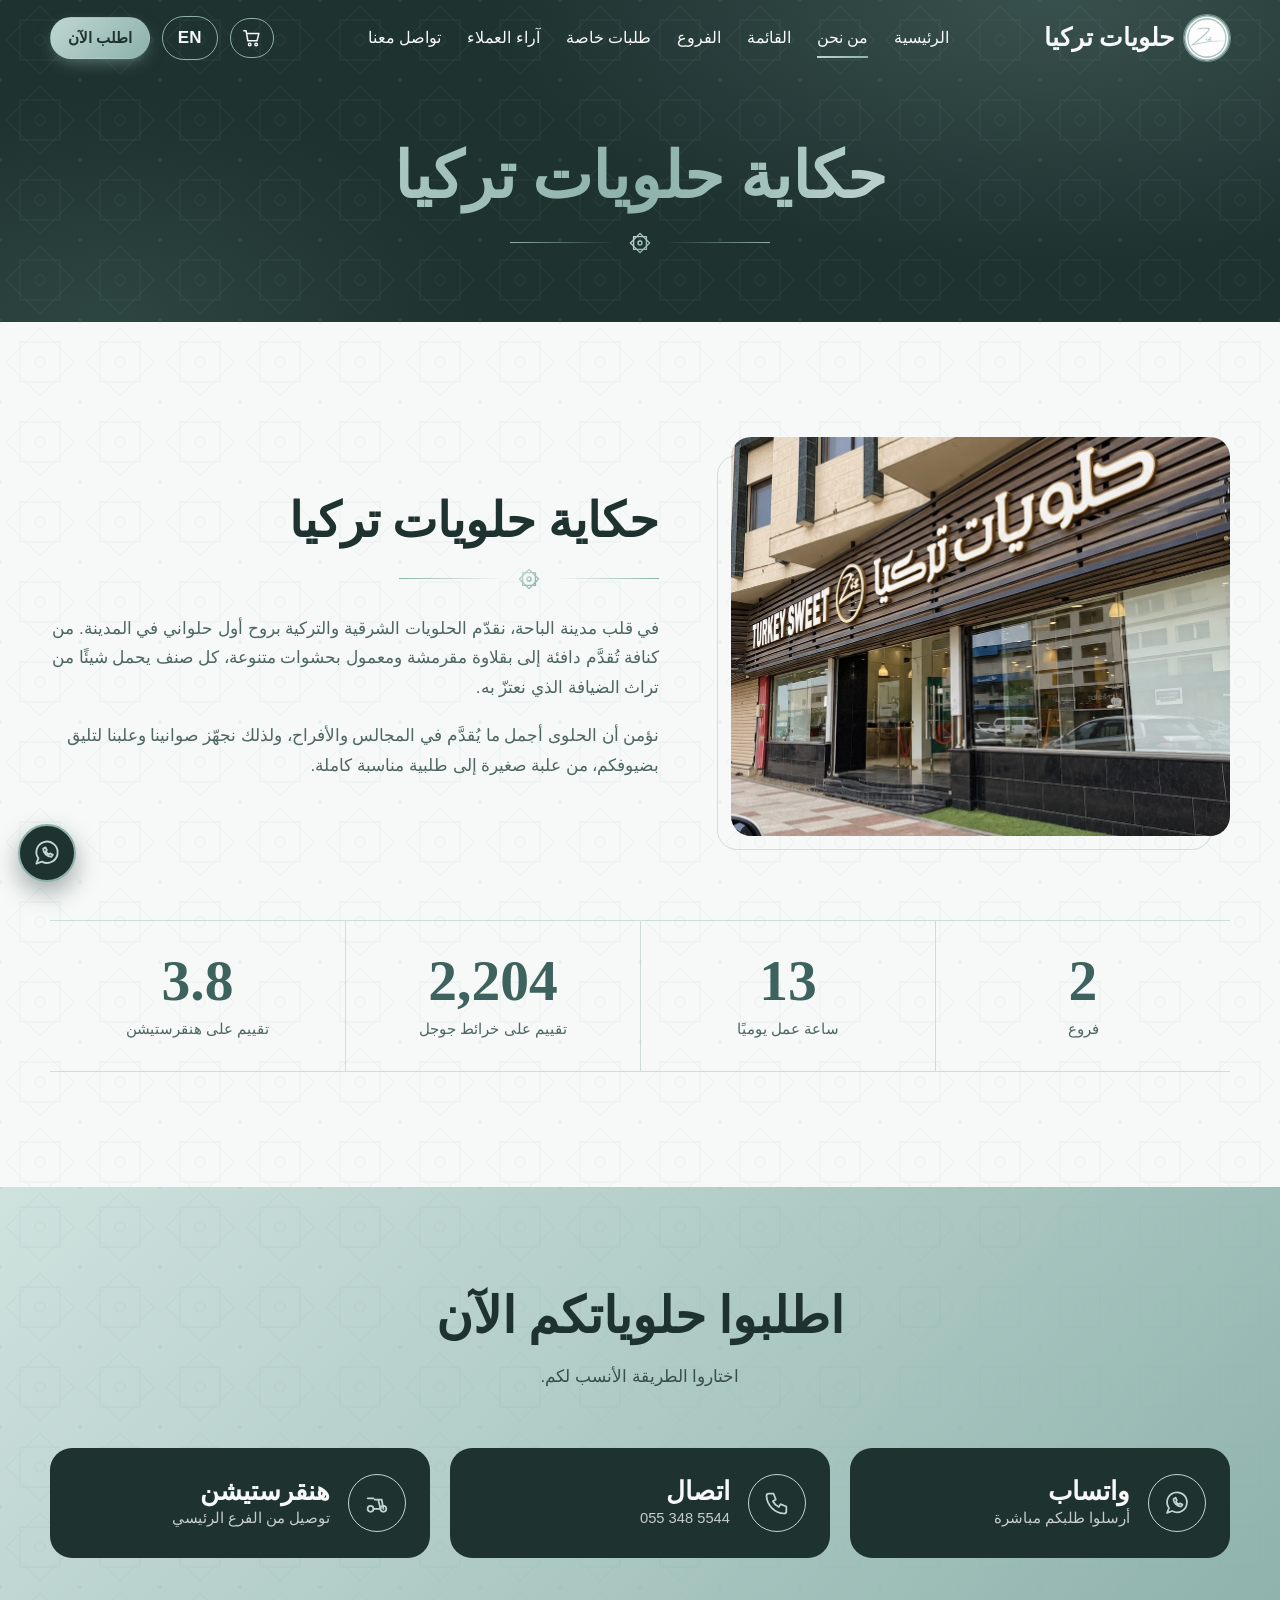
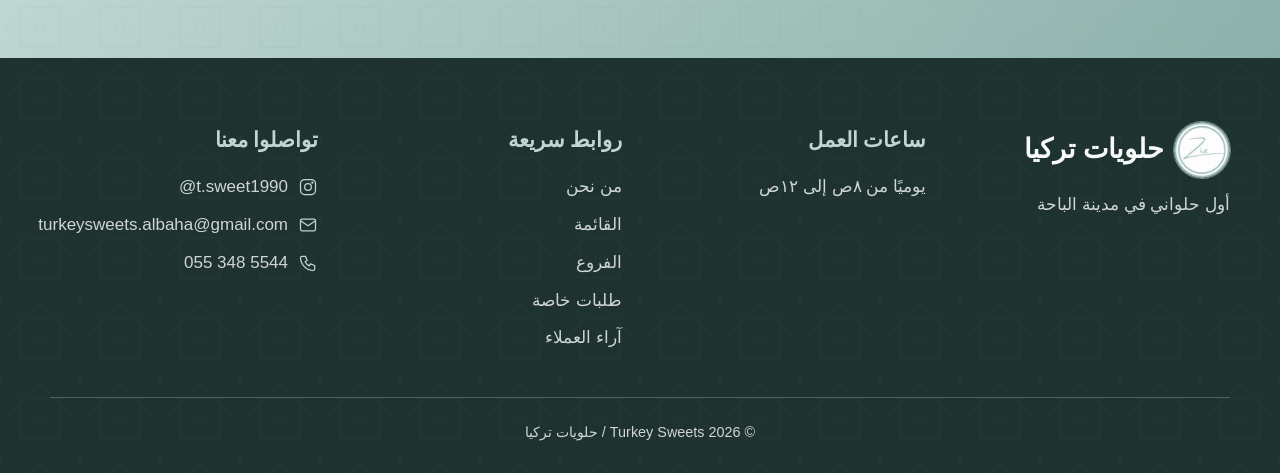
==== commit e2abf033: "Add files via upload" ====
--- a/about.html
+++ b/about.html
@@ -195,7 +195,7 @@
       <div>
         <h4 data-i18n="footContact">تواصلوا معنا</h4>
         <ul>
-          <li class="foot-social"><svg viewBox="0 0 24 24" aria-hidden="true"><rect x="3" y="3" width="18" height="18" rx="5"/><circle cx="12" cy="12" r="4"/><circle cx="17.2" cy="6.8" r=".6"/></svg><a href="https://www.instagram.com/turkeysweets.albaha/" target="_blank" rel="noopener noreferrer" aria-label="Instagram"><span class="ltr">@turkeysweets.albaha</span></a></li>
+          <li class="foot-social"><svg viewBox="0 0 24 24" aria-hidden="true"><rect x="3" y="3" width="18" height="18" rx="5"/><circle cx="12" cy="12" r="4"/><circle cx="17.2" cy="6.8" r=".6"/></svg><a href="https://www.instagram.com/t.sweet1990/" target="_blank" rel="noopener noreferrer" aria-label="Instagram"><span class="ltr">@t.sweet1990</span></a></li>
           <li class="foot-social"><svg viewBox="0 0 24 24" aria-hidden="true"><rect x="3" y="5" width="18" height="14" rx="2"/><path d="m3 7 9 6 9-6"/></svg><a href="mailto:turkeysweets.albaha@gmail.com"><span class="ltr">turkeysweets.albaha@gmail.com</span></a></li>
           <li class="foot-social"><svg viewBox="0 0 24 24" aria-hidden="true"><path d="M5 4h4l2 5-2.5 1.5a11 11 0 0 0 5 5L15 13l5 2v4a2 2 0 0 1-2 2A16 16 0 0 1 3 6a2 2 0 0 1 2-2z"/></svg><a href="tel:+966553485544"><span class="ltr">055 348 5544</span></a></li>
         </ul>
